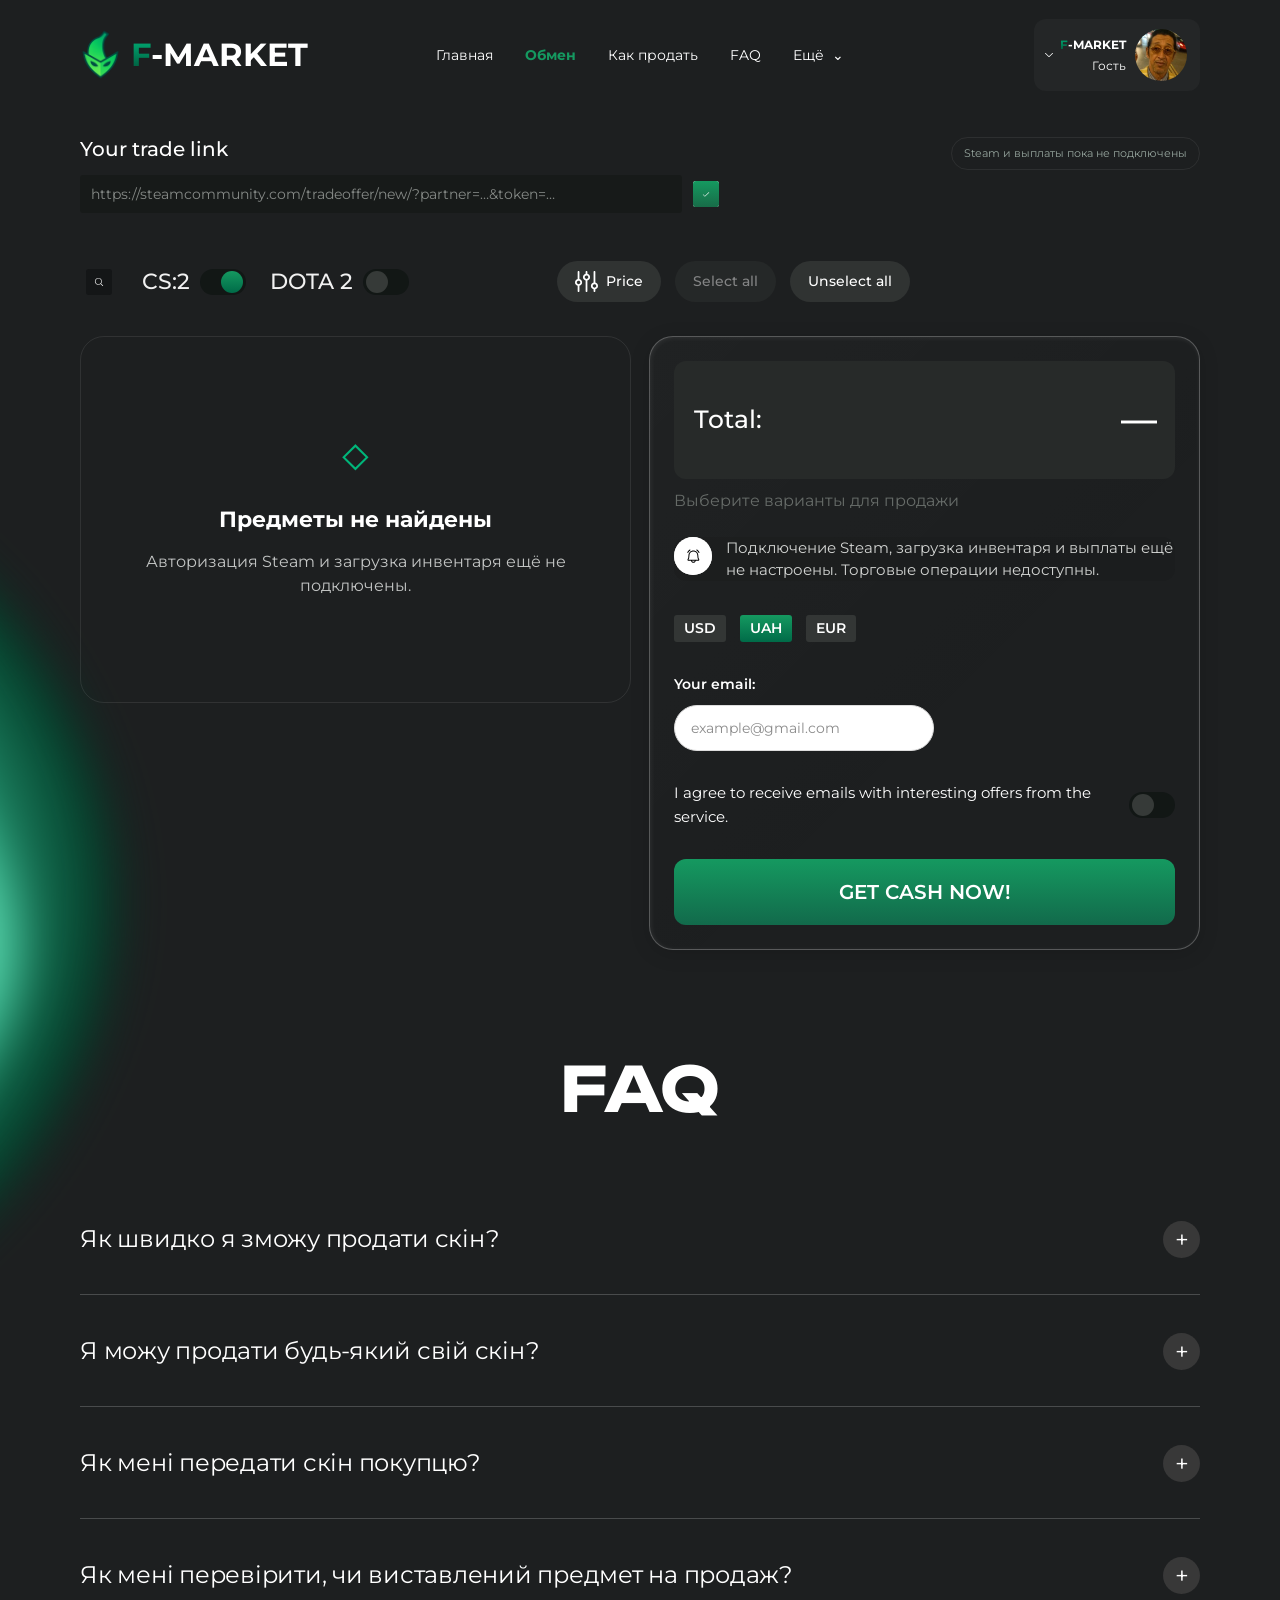
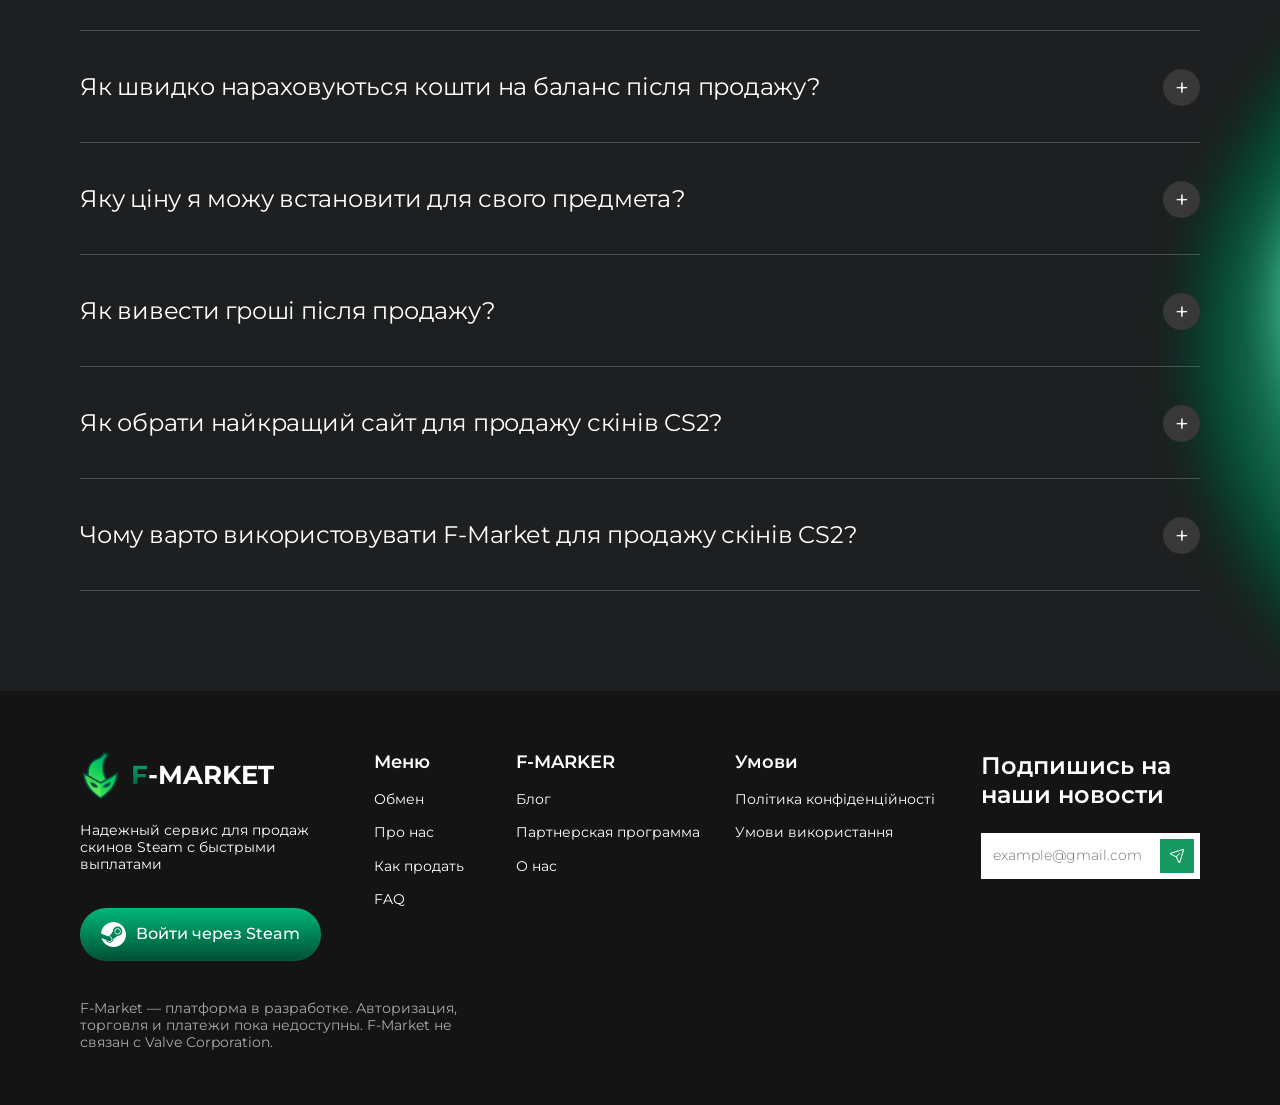
==== change-page.html @ 4674c10a "aaa2" ====
<!doctype html>
<html lang="ru">
  <head>
    <meta charset="UTF-8" />
    <meta name="viewport" content="width=device-width, initial-scale=1.0" />
    <meta name="theme-color" content="#1d1f20" />
    <meta
      name="description"
      content="F-Market — продажа игровых скинов. Узнайте, как обменять предметы Steam и получить выплату."
    />
    <title>F-Market — обмен скинов</title>
    <link rel="icon" href="./images/58825.png" />
    <link rel="stylesheet" href="./css/fonts.css" />
    <link rel="stylesheet" href="./css/main.css" />
    <link rel="stylesheet" href="./css/navigation-pages.css">
    <link rel="stylesheet" href="./css/change-page.css">
    <script src="./js/main.js" defer></script>
    <script src="./js/change-preview.js" defer></script>
    <script src="./js/change-page.js" defer></script>
  </head>
  <body class="exchange-page" data-menu-breakpoint="440">
    <a class="skip-link" href="#main">Перейти к содержимому</a>
    <div class="wrapper" id="top">
      <header class="header">
        <div class="container header__inner">
          <a class="logo" href="./index.html" aria-label="F-Market — главная">
            <span class="logo__art">
              <img
                src="./images/58825.webp"
                class=""
                alt=""
                width="1024"
                height="1024"
              />
            </span>
            <span> <span class="green-text">F</span>-MARKET</span>
          </a>
          <nav class="nav" id="navigation" aria-label="Основная навигация">
            <div class="nav__intro"><span class="nav__eyebrow">F-MARKET / CS2</span><h2>Твои скины.<br><span>Твои возможности.</span></h2><p>Всё о продаже — в одном месте.</p></div>
            <div class="nav__links"><a href="./index.html"><span class="nav__icon" aria-hidden="true">⌂</span><span>Главная<small>Знакомство с F-Market</small></span><span class="nav__arrow" aria-hidden="true">↗</span></a><a class="nav__active" aria-current="page" href="./change-page.html"><span class="nav__icon" aria-hidden="true">⇄</span><span>Обмен<small>Выбор предметов и расчёт</small></span><span class="nav__arrow" aria-hidden="true">↗</span></a><a href="./index.html#how"><span class="nav__icon" aria-hidden="true">≋</span><span>Как продать<small>Четыре простых шага</small></span><span class="nav__arrow" aria-hidden="true">↗</span></a><a href="#faq"><span class="nav__icon" aria-hidden="true">?</span><span>FAQ<small>Вопросы и ответы</small></span><span class="nav__arrow" aria-hidden="true">↗</span></a><details class="nav__future"><summary>Ещё <span aria-hidden="true">⌄</span></summary><div class="nav__future-list"><button type="button" data-info="Каталог" data-planned-route="market.html"><span>Каталог</span><small>Скоро</small></button><button type="button" data-info="Инвентарь" data-planned-route="inventory.html"><span>Инвентарь</span><small>Скоро</small></button><button type="button" data-info="Профиль" data-planned-route="profile.html"><span>Профиль</span><small>Скоро</small></button><button type="button" data-info="Баланс" data-planned-route="wallet.html"><span>Баланс</span><small>Скоро</small></button><button type="button" data-info="История сделок" data-planned-route="orders.html"><span>История сделок</span><small>Скоро</small></button><button type="button" data-info="Поддержка" data-planned-route="support.html"><span>Поддержка</span><small>Скоро</small></button></div></details></div>
            <div class="nav__bottom"><button class="button" data-auth><img src="./images/f2a6f.svg" width="24" height="24" alt="">Войти через Steam <span aria-hidden="true">↗</span></button><p>Подключение Steam пока недоступно</p></div>
          </nav>
          <div class="nav-backdrop" aria-hidden="true"></div>
          <div class="header__actions">
            <div class="profile">
              <button
                class="profile__button"
                aria-expanded="false"
                aria-controls="profile-menu"
              >
                <img src="./images/b1a36.svg" class="profile__chevron" alt="" />
                <span class="profile__text">
                  <strong> <span class="green-text">F</span>-MARKET</strong>
                  <span>Гость</span>
                </span>
                <img
                  src="./images/27f30.webp"
                  class="profile__avatar"
                  alt="Аватар профиля"
                  width="52"
                  height="52"
                />
              </button>
              <div class="profile__menu" id="profile-menu" hidden>
                <p>Вы ещё не вошли в аккаунт</p>
                <button data-auth>Войти через Steam</button>
              </div>
            </div>
            <button
              class="menu-toggle"
              aria-expanded="false"
              aria-controls="navigation"
              aria-label="Открыть меню"
            >
              <span> </span>
              <span> </span>
            </button>
          </div>
        </div>
      </header>
      <main id="main">
        <section class="exchange container" aria-labelledby="exchange-title">
          <h1 class="sr-only" id="exchange-title">Обмен и продажа скинов</h1>
          <div class="exchange__top">
            <form class="trade-link" novalidate>
              <label for="trade-url">Your trade link</label>
              <div class="trade-link__field">
                <input id="trade-url" name="trade-url" type="url" placeholder="https://steamcommunity.com/tradeoffer/new/?partner=…&amp;token=…" autocomplete="off" spellcheck="false" aria-describedby="trade-url-status" required>
                <button type="submit" aria-label="Проверить Trade URL"><img src="./images/exchange/8ba7e.svg" width="37" height="37" alt="" aria-hidden="true"></button>
              </div>
              <p id="trade-url-status" class="field-status" role="status"></p>
            </form>
            <p class="exchange__preview" id="preview-label">Предпросмотр · данные из макета</p>
          </div>
          <div class="exchange__toolbar">
            <div class="exchange__games" role="group" aria-label="Игра">
              <button class="search-toggle" type="button" aria-label="Поиск предметов" aria-controls="inventory-search" aria-expanded="false"><img src="./images/exchange/6e697.svg" width="38" height="38" alt="" aria-hidden="true"></button>
              <button class="game-switch" data-game="cs2" type="button" aria-pressed="true">CS:2 <span class="switch-track" aria-hidden="true"></span></button>
              <button class="game-switch" data-game="dota2" type="button" aria-pressed="false">DOTA 2 <span class="switch-track" aria-hidden="true"></span></button>
            </div>
            <div class="exchange__actions">
              <button class="filter-button" id="sort-price" type="button" aria-label="Цена: по возрастанию"><img src="./images/exchange/4e868.svg" width="23" height="21" alt="" aria-hidden="true"><span>Price</span></button>
              <button class="filter-button" id="select-all" type="button">Select all</button>
              <button class="filter-button" id="unselect-all" type="button">Unselect all</button>
            </div>
          </div>
          <div class="inventory-search" id="inventory-search" hidden>
            <label class="sr-only" for="skin-search">Название предмета</label>
            <input id="skin-search" type="search" placeholder="Поиск по названию скина…" autocomplete="off">
            <span id="search-count" role="status"></span>
          </div>
          <div class="exchange__layout">
            <div class="inventory" aria-label="Инвентарь">
              <div class="inventory__grid" id="inventory-grid"></div>
              <div class="inventory__empty" id="inventory-empty" hidden><span aria-hidden="true">◇</span><h2>Предметы не найдены</h2><p id="inventory-message"></p><button class="button" type="button" id="reset-filters">Сбросить фильтры</button></div>
              <noscript><p class="inventory__noscript">Для выбора предметов включите JavaScript. Обмены пока не подключены.</p></noscript>
            </div>
            <form class="payout" id="payout-form" aria-label="Расчёт выплаты" novalidate>
              <div class="payout__total"><span>Total:</span><output id="total-amount" aria-live="polite">—</output></div>
              <p class="payout__caption">Выберите варианты для продажи</p>
              <div class="payout__notice"><span class="payout__notice-icon" aria-hidden="true"><img src="./images/exchange/99b20.svg" width="38" height="38" alt="" aria-hidden="true"></span><p>Это предпросмотр обмена. Предметы и суммы взяты из макета. Реальные обмены и выплаты пока недоступны.</p></div>
              <fieldset class="payout__methods"><legend class="sr-only">Способ выплаты — варианты из макета</legend><label class="payment-method"><input type="radio" name="payment" value="design-1" aria-label="Вариант из макета 1" ><span class="payment-method__tile"><img src="./images/exchange/dc2da.png" width="100" height="60" alt="Skins Cash — образец из макета"></span></label>
<label class="payment-method"><input type="radio" name="payment" value="design-2" aria-label="Вариант из макета 2" ><span class="payment-method__tile"><img src="./images/exchange/dc2da.png" width="100" height="60" alt="Skins Cash — образец из макета"></span></label>
<label class="payment-method"><input type="radio" name="payment" value="design-3" aria-label="Вариант из макета 3" ><span class="payment-method__tile"><img src="./images/exchange/dc2da.png" width="100" height="60" alt="Skins Cash — образец из макета"></span></label>
<label class="payment-method"><input type="radio" name="payment" value="design-4" aria-label="Вариант из макета 4" ><span class="payment-method__tile"><img src="./images/exchange/dc2da.png" width="100" height="60" alt="Skins Cash — образец из макета"></span></label>
<label class="payment-method"><input type="radio" name="payment" value="design-5" aria-label="Вариант из макета 5" ><span class="payment-method__tile"><img src="./images/exchange/dc2da.png" width="100" height="60" alt="Skins Cash — образец из макета"></span></label>
<label class="payment-method"><input type="radio" name="payment" value="design-6" aria-label="Вариант из макета 6" checked><span class="payment-method__tile"><img src="./images/exchange/dc2da.png" width="100" height="60" alt="Skins Cash — образец из макета"></span></label>
<label class="payment-method"><input type="radio" name="payment" value="design-7" aria-label="Вариант из макета 7" ><span class="payment-method__tile"><img src="./images/exchange/dc2da.png" width="100" height="60" alt="Skins Cash — образец из макета"></span></label>
<label class="payment-method"><input type="radio" name="payment" value="design-8" aria-label="Вариант из макета 8" ><span class="payment-method__tile"><img src="./images/exchange/dc2da.png" width="100" height="60" alt="Skins Cash — образец из макета"></span></label>
<label class="payment-method"><input type="radio" name="payment" value="design-9" aria-label="Вариант из макета 9" ><span class="payment-method__tile"><img src="./images/exchange/dc2da.png" width="100" height="60" alt="Skins Cash — образец из макета"></span></label>
<label class="payment-method"><input type="radio" name="payment" value="design-10" aria-label="Вариант из макета 10" ><span class="payment-method__tile"><img src="./images/exchange/dc2da.png" width="100" height="60" alt="Skins Cash — образец из макета"></span></label>
<label class="payment-method"><input type="radio" name="payment" value="design-11" aria-label="Вариант из макета 11" ><span class="payment-method__tile"><img src="./images/exchange/dc2da.png" width="100" height="60" alt="Skins Cash — образец из макета"></span></label>
<label class="payment-method"><input type="radio" name="payment" value="design-12" aria-label="Вариант из макета 12" ><span class="payment-method__tile"><img src="./images/exchange/dc2da.png" width="100" height="60" alt="Skins Cash — образец из макета"></span></label></fieldset>
              <fieldset class="payout__currency"><legend class="sr-only">Валюта выплаты</legend><label><input type="radio" name="currency" value="USD"><span>USD</span></label><label><input type="radio" name="currency" value="UAH" checked><span>UAH</span></label><label><input type="radio" name="currency" value="EUR"><span>EUR</span></label></fieldset>
              <p class="field-status" id="currency-status" role="status"></p>
              <div class="payout__email"><label for="payout-email">Your email:</label><input id="payout-email" name="email" type="email" autocomplete="email" placeholder="example@gmail.com" required aria-describedby="payout-status"></div>
              <dl class="payout__breakdown"><div><dt>Depositing offer:</dt><dd id="deposit-amount">0₴</dd></div><div><dt>Комиссия в макете (0%)</dt><dd>Тестовый расчёт</dd></div><div><dt>Total payout:</dt><dd><output id="payout-amount">—</output></dd></div></dl>
              <label class="payout__consent"><span>I agree to receive emails with interesting offers from the service.</span><input name="marketing" type="checkbox" role="switch"><span class="switch-track" aria-hidden="true"></span></label>
              <p class="field-status" id="payout-status" role="status"></p>
              <button class="payout__submit" type="submit">GET CASH NOW!</button>
            </form>
          </div>
          <p class="sr-only" id="selection-status" role="status"></p>
          <a class="exchange__mobile-total" href="#payout-form"><span>Выбрано: <b id="mobile-count">0</b></span><span id="mobile-amount">—</span><span aria-hidden="true">↓</span></a>
        </section>

        <section class="faq container" id="faq" aria-labelledby="faq-title">
          <h2 class="section-title reveal" id="faq-title">FAQ</h2>
          <div class="faq__list">
            <details class="faq__item reveal">
              <summary>
                <span lang="uk">Як швидко я зможу продати скін?</span>
                <span class="faq__icon" aria-hidden="true">
                  <img src="./images/d3c8e.svg" class="" alt="" />
                  <span>+</span>
                </span>
                <span class="faq__line" aria-hidden="true">
                  <img src="./images/d8776.svg" alt="" />
                </span>
              </summary>
              <div class="faq__answer" lang="uk">
                <p>
                  Оберіть доступні предмети, перевірте пропозицію та підтвердьте
                  обмін у Steam. Час завершення залежить від доступності
                  предметів і обмежень Steam.
                </p>
              </div>
            </details>
            <details class="faq__item reveal">
              <summary>
                <span lang="uk">Я можу продати будь-який свій скін?</span>
                <span class="faq__icon" aria-hidden="true">
                  <img src="./images/d3c8e.svg" class="" alt="" />
                  <span>+</span>
                </span>
                <span class="faq__line" aria-hidden="true">
                  <img src="./images/d8776.svg" alt="" />
                </span>
              </summary>
              <div class="faq__answer" lang="uk">
                <p>
                  Для продажу доступні предмети, які можна передавати через
                  Steam. Предмети з блокуванням обміну стануть доступними після
                  завершення обмеження.
                </p>
              </div>
            </details>
            <details class="faq__item reveal">
              <summary>
                <span lang="uk">Як мені передати скін покупцю?</span>
                <span class="faq__icon" aria-hidden="true">
                  <img src="./images/d3c8e.svg" class="" alt="" />
                  <span>+</span>
                </span>
                <span class="faq__line" aria-hidden="true">
                  <img src="./images/d8776.svg" alt="" />
                </span>
              </summary>
              <div class="faq__answer" lang="uk">
                <p>
                  Після вибору предметів ви отримаєте пропозицію обміну. Уважно
                  перевірте її в Steam і підтвердьте передачу у своєму акаунті.
                </p>
              </div>
            </details>
            <details class="faq__item reveal">
              <summary>
                <span lang="uk"
                  >Як мені перевірити, чи виставлений предмет на продаж?</span
                >
                <span class="faq__icon" aria-hidden="true">
                  <img src="./images/d3c8e.svg" class="" alt="" />
                  <span>+</span>
                </span>
                <span class="faq__line" aria-hidden="true">
                  <img src="./images/d8776.svg" alt="" />
                </span>
              </summary>
              <div class="faq__answer" lang="uk">
                <p>
                  Статус предметів і операцій можна перевірити у своєму
                  особистому кабінеті після авторизації.
                </p>
              </div>
            </details>
            <details class="faq__item reveal">
              <summary>
                <span lang="uk"
                  >Як швидко нараховуються кошти на баланс після продажу?</span
                >
                <span class="faq__icon" aria-hidden="true">
                  <img src="./images/d3c8e.svg" class="" alt="" />
                  <span>+</span>
                </span>
                <span class="faq__line" aria-hidden="true">
                  <img src="./images/d8776.svg" alt="" />
                </span>
              </summary>
              <div class="faq__answer" lang="uk">
                <p>
                  Термін зарахування залежить від статусу обміну та обмежень
                  Steam. Перевірте умови й очікувану дату перед підтвердженням
                  операції.
                </p>
              </div>
            </details>
            <details class="faq__item reveal">
              <summary>
                <span lang="uk"
                  >Яку ціну я можу встановити для свого предмета?</span
                >
                <span class="faq__icon" aria-hidden="true">
                  <img src="./images/d3c8e.svg" class="" alt="" />
                  <span>+</span>
                </span>
                <span class="faq__line" aria-hidden="true">
                  <img src="./images/d8776.svg" alt="" />
                </span>
              </summary>
              <div class="faq__answer" lang="uk">
                <p>
                  Перед підтвердженням продажу ви побачите актуальну оцінку
                  предмета та підсумкову суму пропозиції.
                </p>
              </div>
            </details>
            <details class="faq__item reveal">
              <summary>
                <span lang="uk">Як вивести гроші після продажу?</span>
                <span class="faq__icon" aria-hidden="true">
                  <img src="./images/d3c8e.svg" class="" alt="" />
                  <span>+</span>
                </span>
                <span class="faq__line" aria-hidden="true">
                  <img src="./images/d8776.svg" alt="" />
                </span>
              </summary>
              <div class="faq__answer" lang="uk">
                <p>
                  Оберіть доступний платіжний метод, заповніть реквізити й
                  перевірте підсумкову суму перед підтвердженням виплати.
                </p>
              </div>
            </details>
            <details class="faq__item reveal">
              <summary>
                <span lang="uk"
                  >Як обрати найкращий сайт для продажу скінів CS2?</span
                >
                <span class="faq__icon" aria-hidden="true">
                  <img src="./images/d3c8e.svg" class="" alt="" />
                  <span>+</span>
                </span>
                <span class="faq__line" aria-hidden="true">
                  <img src="./images/d8776.svg" alt="" />
                </span>
              </summary>
              <div class="faq__answer" lang="uk">
                <p>
                  Порівнюйте прозорість умов, доступні методи виплат, комісії,
                  підтримку та відгуки користувачів.
                </p>
              </div>
            </details>
            <details class="faq__item reveal">
              <summary>
                <span lang="uk"
                  >Чому варто використовувати F-Market для продажу скінів
                  CS2?</span
                >
                <span class="faq__icon" aria-hidden="true">
                  <img src="./images/d3c8e.svg" class="" alt="" />
                  <span>+</span>
                </span>
                <span class="faq__line" aria-hidden="true">
                  <img src="./images/d8776.svg" alt="" />
                </span>
              </summary>
              <div class="faq__answer" lang="uk">
                <p>
                  Порівняйте пропозиції сервісів, умови обміну й підсумкову суму
                  виплати, щоб обрати відповідний для себе варіант.
                </p>
              </div>
            </details>
          </div>
        </section>
      </main>
      <footer class="footer">
        <div class="container">
          <div class="footer__grid">
            <div class="footer__brand">
              <a class="logo" href="./index.html" aria-label="F-Market — главная">
                <span class="logo__art">
                  <img
                    src="./images/58825.webp"
                    class=""
                    alt=""
                    width="1024"
                    height="1024"
                  />
                </span>
                <span> <span class="green-text">F</span>-MARKET</span>
              </a>
              <p>
                Надежный сервис для продаж скинов Steam с быстрыми выплатами
              </p>
              <button class="button button--pill" data-auth>
                <img src="./images/f2a6f.svg" class="steam-icon" alt="" />
                <span>Войти через Steam</span>
              </button>
            </div>
            <div class="footer__links">
              <h2>Меню</h2>
              <a href="./change-page.html" aria-current="page">Обмен</a>
              <a href="./index.html#about">Про нас</a>
              <a href="./index.html#how">Как продать</a>
              <a href="#faq">FAQ</a>
            </div>
            <div class="footer__links">
              <h2>F-MARKER</h2>
              <button data-info="Блог">Блог</button>
              <button data-info="Партнерская программа">
                Партнерская программа
              </button>
              <a href="./index.html#about">О нас</a>
            </div>
            <div class="footer__links">
              <h2>Умови</h2>
              <button data-info="Політика конфіденційності" lang="uk">
                Політика конфіденційності
              </button>
              <button data-info="Умови використання" lang="uk">
                Умови використання
              </button>
            </div>
            <div class="newsletter">
              <h2>Подпишись на наши новости</h2>
              <form class="newsletter__form">
                <label class="sr-only" for="newsletter-email">Ваш email</label>
                <input
                  id="newsletter-email"
                  type="email"
                  name="email"
                  placeholder="example@gmail.com"
                  autocomplete="email"
                  required
                />
                <button aria-label="Подписаться">
                  <img src="./images/929ec.svg" class="" alt="" />
                </button>
              </form>
              <p class="newsletter__status" role="status"></p>
            </div>
          </div>
          <p class="footer__legal">
            F-Market — платформа в разработке. Авторизация, торговля и платежи пока недоступны. F-Market не связан с Valve Corporation.
          </p>
        </div>
      </footer>
    </div>
    <dialog class="dialog" id="info-dialog" aria-labelledby="dialog-title">
      <button class="dialog__close" aria-label="Закрыть">×</button>
      <h2 id="dialog-title"></h2>
      <p id="dialog-description"></p>
      <button class="button dialog__ok">Понятно</button>
    </dialog>
  </body>
</html>
---- css/fonts.css ----
@font-face {
  font-family: 'Montserrat';
  font-style: normal;
  font-weight: 300;
  font-display: swap;
  src: url(../fonts/font-1.ttf) format('truetype');
}
@font-face {
  font-family: 'Montserrat';
  font-style: normal;
  font-weight: 400;
  font-display: swap;
  src: url(../fonts/font-2.ttf) format('truetype');
}
@font-face {
  font-family: 'Montserrat';
  font-style: normal;
  font-weight: 500;
  font-display: swap;
  src: url(../fonts/font-3.ttf) format('truetype');
}
@font-face {
  font-family: 'Montserrat';
  font-style: normal;
  font-weight: 600;
  font-display: swap;
  src: url(../fonts/font-4.ttf) format('truetype');
}
@font-face {
  font-family: 'Montserrat';
  font-style: normal;
  font-weight: 700;
  font-display: swap;
  src: url(../fonts/font-5.ttf) format('truetype');
}
@font-face {
  font-family: 'Unbounded';
  font-style: normal;
  font-weight: 500;
  font-display: swap;
  src: url(../fonts/font-6.ttf) format('truetype');
}
@font-face {
  font-family: 'Unbounded';
  font-style: normal;
  font-weight: 600;
  font-display: swap;
  src: url(../fonts/font-7.ttf) format('truetype');
}
@font-face {
  font-family: 'Unbounded';
  font-style: normal;
  font-weight: 700;
  font-display: swap;
  src: url(../fonts/font-8.ttf) format('truetype');
}
---- css/main.css ----
*,
*::before,
*::after {
  -webkit-box-sizing: border-box;
          box-sizing: border-box;
}

html {
  -webkit-text-size-adjust: 100%;
  -moz-text-size-adjust: 100%;
   -ms-text-size-adjust: 100%;
       text-size-adjust: 100%;
}

body {
  min-height: 100vh;
  margin: 0;
  line-height: 1.5;
}

h1,
h2,
h3,
h4,
h5,
h6,
p,
figure,
blockquote,
dl,
dd {
  margin: 0;
}

ul,
ol {
  margin: 0;
  padding: 0;
}

button,
input,
textarea,
select {
  font: inherit;
}

button {
  cursor: pointer;
}

textarea {
  resize: vertical;
}

img,
picture,
video,
canvas,
svg {
  display: block;
  max-width: 100%;
}

img,
video {
  height: auto;
}

table {
  border-collapse: collapse;
  border-spacing: 0;
}

.input-reset {
  border: none;
  outline: none;
  padding: 0;
  margin: 0;
}

.btn-reset {
  border: none;
  outline: none;
  padding: 0;
  margin: 0;
  background: none;
}

.list-reset {
  list-style: none;
  padding: 0;
  margin: 0;
}

body {
  padding: 0;
  margin: 0;
}

.flex {
  display: -webkit-box;
  display: -ms-flexbox;
  display: flex;
}

.grid {
  display: -ms-grid;
  display: grid;
}
:root {
  color-scheme:dark;
  --bg:#1d1f20;
  --green:#00b67a;
  --muted:#c3c5c4;
  --ease:cubic-bezier(.22,1,.36,1);
  --gradient:linear-gradient(180deg,#00b67a,#005036)
}
html {
  scroll-behavior:smooth;
  scroll-padding-top:110px
}
body {
  font-family:'Montserrat',sans-serif;
  background:var(--bg);
  color:#fff;
  font-size:16px;
  line-height:1.5
}
button,input {
  font:inherit
}
button,a {
  -webkit-tap-highlight-color:transparent
}
button {
  color:inherit
}
a {
  color:inherit;
  text-decoration:none
}
button {
  border:0
}
button:disabled {
  cursor:default
}
a,button,input {
  outline-offset:5px
}
a:focus-visible,button:focus-visible,input:focus-visible,summary:focus-visible {
  outline:2px solid #37e5a3
}
button {
  cursor:pointer
}
img {
  user-select:none
}
.wrapper {
  overflow:hidden
}
.container {
  width:87.5%;
  max-width:1680px;
  margin-inline:auto
}
.green-text {
  background:var(--gradient);
  background-clip:text;
  -webkit-text-fill-color:transparent
}
.sr-only {
  position:absolute;
  width:1px;
  height:1px;
  overflow:hidden;
  clip-path:inset(50%);
  white-space:nowrap
}
.skip-link {
  position:fixed;
  z-index:100;
  left:20px;
  top:10px;
  padding:12px;
  background:#006d49;
  transform:translateY(-160%)
}
.skip-link:focus {
  transform:none
}
.button {
  display:inline-flex;
  align-items:center;
  justify-content:center;
  gap:10px;
  min-height:51px;
  padding:14px 30px;
  border-radius:12px;
  background:var(--gradient);
  font-weight:500;
  line-height:1.3;
  position:relative;
  isolation:isolate;
  transition:transform .4s var(--ease),box-shadow .4s var(--ease),filter .4s;
  box-shadow:0 0 0 1px #ffffff08 inset
}
.button:hover {
  transform:translateY(-3px);
  box-shadow:0 10px 32px #00b67a22;
  filter:brightness(1.12)
}
.button:active {
  transform:translateY(0)
}
.button--pill {
  border-radius:100px
}
.button--square {
  border-radius:4px;
  min-width:240px;
  font-size:18px
}
.steam-icon {
  flex:none
}
.header {
  position:relative;
  z-index:10;
  padding:19px 0
}
.header__inner {
  display:flex;
  align-items:center;
  justify-content:space-between;
  min-height:71px;
  gap:32px
}
.logo {
  display:inline-flex;
  align-items:center;
  gap:10px;
  font-size:32px;
  font-weight:700;
  line-height:1.2;
  white-space:nowrap
}
.logo__art {
  display:block;
  position:relative;
  width:41px;
  height:50px;
  overflow:hidden;
  flex:none
}
.logo__art img {
  position:absolute;
  width:146.7%;
  height:121.33%;
  max-width:none;
  left:-23.35%;
  top:-10.66%
}
.nav {
  display:flex;
  gap:40px;
  align-items:center;
  position:absolute;
  left:50%;
  transform:translateX(-50%);
  font-size:14px
}
.nav a {
  position:relative;
  transition:color .25s
}
.nav a:after {
  content:'';
  position:absolute;
  bottom:-8px;
  left:0;
  width:100%;
  height:1px;
  background:var(--green);
  transform:scaleX(0);
  transform-origin:left;
  transition:transform .4s var(--ease)
}
.nav a:hover {
  color:var(--green)
}
.nav a:hover:after {
  transform:scaleX(1)
}
.nav__active {
  color:#159960;
  font-weight:700
}
.header__actions {
  display:flex;
  align-items:center;
  gap:16px
}
.profile {
  position:relative
}
.profile__button {
  background:#ffffff08;
  border-radius:12px;
  padding:10px 13px;
  display:flex;
  gap:9px;
  align-items:center;
  min-height:71px
}
.profile__text {
  display:flex;
  flex-direction:column;
  align-items:flex-end;
  font-size:12px;
  gap:3px
}
.profile__avatar {
  width:52px;
  height:52px;
  border-radius:50%;
  object-fit:cover
}
.profile__chevron {
  transform:rotate(90deg);
  transition:transform .3s
}
.profile__button[aria-expanded=true] .profile__chevron {
  transform:rotate(-90deg)
}
.profile__menu {
  position:absolute;
  right:0;
  top:calc(100% + 12px);
  width:220px;
  border:1px solid #ffffff1a;
  border-radius:14px;
  padding:18px;
  background:#282b2a;
  box-shadow:0 20px 50px #0005;
  font-size:13px
}
.profile__menu p {
  color:var(--muted);
  margin-bottom:10px
}
.profile__menu button {
  padding:0;
  background:none;
  color:var(--green)
}
.menu-toggle {
  display:none
}
.hero {
  position:relative;
  padding-top:29px
}
.hero__inner {
  position:relative
}
.hero__copy {
  text-align:center;
  position:relative;
  z-index:1
}
.trust {
  display:flex;
  align-items:center;
  flex-direction:column;
  gap:12px
}
.trust p {
  font-size:12px;
  font-weight:500
}
.hero h1 {
  font-size:clamp(30px,3.2292vw,62px);
  font-weight:700;
  line-height:1.226;
  max-width:1080px;
  margin:20px auto 34px;
  text-shadow:0 4px 16px #0004
}
.hero__cta {
  font-family:'Unbounded',sans-serif;
  font-size:16px;
  min-width:276px;
  min-height:53px
}
.hero__art {
  width:min(68.63%,1153px);
  margin:14px auto 0;
  position:relative;
  animation:hero-arrive 1.3s var(--ease) both
}
.hero__glow {
  position:absolute;
  left:50%;
  top:-829px;
  width:2448px;
  height:2448px;
  transform:translateX(-50%);
  pointer-events:none
}
.hero__glow img {
  max-width:none
}
.payments {
  display:flex;
  align-items:center;
  justify-content:space-between;
  gap:20px;
  margin-top:58px
}
.payments img {
  width:5.84%;
  height:auto;
  object-fit:contain;
  opacity:.9;
  transition:opacity .3s
}
.payments img:hover {
  opacity:1
}
.section-title {
  font-family:'Unbounded',sans-serif;
  font-weight:600;
  font-size:clamp(30px,3.2292vw,62px);
  line-height:1.25;
  text-align:center
}
.how {
  margin-top:100px
}
.steps {
  list-style:none;
  display:grid;
  grid-template-columns:repeat(4,minmax(0,1fr));
  gap:34px;
  margin-top:60px
}
.step {
  position:relative;
  text-align:center;
  padding:0 15px
}
.step__number {
  position:absolute;
  left:0;
  top:7px;
  display:grid;
  place-items:center;
  width:33px;
  height:33px;
  border-radius:50%;
  background:linear-gradient(#159960,#073320);
  font-weight:600
}
.step__visual {
  height:159px;
  display:flex;
  align-items:flex-end;
  justify-content:center;
  margin-bottom:12px
}
.step__crop {
  position:relative;
  overflow:hidden;
  flex:none
}
.step__crop img {
  position:absolute;
  max-width:none
}
.step__crop--1 {
  width:260px;
  height:103px;
  margin-bottom:8px
}
.step__crop--1 img {
  width:112.53%;
  height:188.24%;
  left:0;
  top:-40.63%
}
.step__crop--2 {
  width:204px;
  height:128px
}
.step__crop--2 img {
  width:111.63%;
  height:118.52%;
  left:-1.6%;
  top:-9.49%
}
.step__crop--3 {
  width:174px;
  height:133px
}
.step__crop--3 img {
  width:132.3%;
  height:114.93%;
  left:0;
  top:-8.53%
}
.step__crop--4 {
  width:153px;
  height:159px
}
.step__crop--4 img {
  width:100%;
  height:144.77%;
  left:0;
  top:-16.59%
}
.step h3 {
  font-weight:600;
  font-size:20px;
  line-height:1.2;
  margin-bottom:12px
}
.step p {
  font-size:16px;
  line-height:1.25;
  max-width:325px;
  margin:auto
}
.stats {
  display:grid;
  grid-template-columns:1fr 1fr;
  gap:20px;
  margin-top:226px
}
.stats__column {
  display:flex;
  flex-direction:column;
  gap:20px
}
.stat {
  position:relative;
  background:#ffffff14;
  border-radius:24px;
  container-type:inline-size;
  transition:background .4s var(--ease)
}
.stat:hover {
  background:#ffffff1b
}
.stat--sold,.stat--years {
  aspect-ratio:830/621
}
.stat--rating,.stat--reviews {
  aspect-ratio:830/740
}
.stat--years,.stat--reviews {
  overflow:hidden
}
.stat__copy {
  position:absolute;
  left:5.3%;
  top:2.7%
}
.stat__value {
  font-size:8.675cqw;
  line-height:1.468;
  font-weight:700;
  white-space:nowrap
}
.stat h2 {
  font-size:2.89cqw;
  line-height:1.468;
  font-weight:500;
  margin-top:.72cqw
}
.stat__arrow {
  position:absolute;
  right:5.3%;
  top:11.75%;
  width:80px;
  height:80px;
  transform:scale(1);
  transform-origin:right top;
  transition:translate .4s var(--ease)
}
.stat__arrow:hover {
  translate:3px -3px
}
.stat--sold .stat__copy {
  top:69.24%
}
.stat--sold .stat__arrow {
  top:80%
}
.stat__sold-image {
  position:absolute;
  left:18.8%;
  top:-19.97%;
  width:62.53%;
  aspect-ratio:519/490;
  overflow:hidden
}
.stat__sold-image img {
  position:absolute;
  max-width:none;
  width:110.53%;
  height:117.19%;
  left:-5.68%;
  top:-4.69%
}
.stat__rating-image {
  position:absolute;
  width:84.58%;
  aspect-ratio:702/415;
  left:5.3%;
  top:39.46%;
  overflow:hidden;
  border-radius:12px;
  transform:scaleX(-1)
}
.stat__rating-image img {
  position:absolute;
  width:110.8%;
  height:188.17%;
  left:-5.4%;
  top:-43.49%;
  max-width:none
}
.stat__reviews-image {
  position:absolute;
  width:90.19%;
  height:93.43%;
  left:-1.31%;
  top:26.88%;
  display:flex;
  align-items:center;
  justify-content:center
}
.stat__reviews-image>div {
  width:83.93%;
  aspect-ratio:628.294/547.461;
  position:relative;
  overflow:hidden;
  transform:rotate(165deg) scaleY(-1);
  flex:none
}
.stat__reviews-image img {
  position:absolute;
  max-width:none;
  width:113.45%;
  height:130.2%;
  left:-4.97%;
  top:-13.76%
}
.stat__years-image {
  position:absolute;
  width:53.735%;
  left:24.22%;
  top:36.55%
}
.showcase {
  position:relative;
  aspect-ratio:1680/726.53;
  margin-top:219px
}
.showcase__screen {
  position:absolute;
  width:60.77%;
  aspect-ratio:1021/653;
  right:2.62%;
  top:0;
  border-radius:24px;
  box-shadow:0 4px 32px 3px #0004;
  display:grid;
  place-items:center;
  overflow:hidden
}
.showcase__screen-image {
  position:absolute;
  inset:0;
  overflow:hidden;
  border-radius:inherit
}
.showcase__screen-image img {
  position:absolute;
  max-width:none;
  width:190.19%;
  height:219.97%;
  left:-25.76%;
  top:-48.99%
}
.showcase__login {
  position:relative;
  text-align:center;
  z-index:2
}
.showcase__login h2 {
  font-size:clamp(16px,1.25vw,24px);
  font-weight:600;
  line-height:1.2
}
.showcase__login p {
  font-size:14px;
  margin:12px 0 30px
}
.showcase__characters {
  position:absolute;
  left:16.31%;
  top:47.21%;
  width:32.98%;
  z-index:3
}
.showcase__ring {
  position:absolute;
  filter:blur(20px);
  transform:rotate(172.21deg)
}
.showcase__ring--one {
  width:19.93%;
  left:6.5%;
  top:48.5%
}
.showcase__ring--two {
  width:9.47%;
  left:2.68%;
  top:46%
}
.showcase__glow {
  position:absolute;
  width:1194px;
  height:1194px;
  left:31.6%;
  top:-41.6%;
  pointer-events:none
}
.showcase__glow img {
  max-width:none
}
.features {
  position:relative;
  margin-top:100px
}
.features__inner {
  max-width:1306px;
  position:relative;
  z-index:1
}
.feature {
  display:grid;
  grid-template-columns:1fr 1fr;
  align-items:center;
  gap:70px;
  min-height:432px
}
.feature+.feature {
  margin-top:60px
}
.feature h2 {
  font-family:'Unbounded',sans-serif;
  font-size:clamp(28px,2.7083vw,52px);
  font-weight:700;
  line-height:1.25;
  text-transform:uppercase
}
.feature p {
  font-size:16px;
  font-weight:300;
  line-height:1.25;
  margin:24px 0 30px;
  max-width:445px
}
.feature--right .feature__copy {
  text-align:right
}
.feature--right h2 {
  max-width:592px;
  margin-left:auto
}
.feature:last-child h2 {
  max-width:525px;
  margin-left:auto
}
.feature--right p {
  margin-left:auto
}
.feature__visual {
  position:relative;
  overflow:hidden
}
.feature__visual--cash {
  aspect-ratio:615/401
}
.feature__visual--cash img {
  position:absolute;
  max-width:none;
  width:107.44%;
  height:165.1%;
  left:-4.58%;
  top:-30.79%
}
.feature__visual--fees {
  width:80.65%;
  margin-left:auto;
  aspect-ratio:496/488
}
.feature__visual--fees img {
  position:absolute;
  max-width:none;
  width:112.7%;
  height:114.55%;
  left:0;
  top:-3.89%
}
.feature__visual--prices {
  width:80.65%;
  margin-right:auto
}
.features__ring {
  position:absolute;
  max-width:none;
  filter:blur(20px);
  pointer-events:none
}
.features__ring--left {
  width:828px;
  left:-550px;
  top:-60px;
  transform:rotate(-45deg)
}
.features__ring--right {
  width:970px;
  right:-560px;
  top:530px;
  transform:rotate(135deg)
}
.register {
  margin-top:100px
}
.register__inner {
  position:relative;
  isolation:isolate;
  border-radius:32px;
  min-height:523px;
  display:flex;
  align-items:center;
  padding:60px 7.08%;
  background:var(--gradient);
  overflow:hidden;
  gap:30px
}
.register__texture {
  position:absolute;
  inset:0;
  z-index:-1;
  opacity:.5;
  overflow:hidden
}
.register__texture img {
  position:absolute;
  width:100%;
  height:180.69%;
  top:-9.75%;
  object-fit:cover;
  max-width:none
}
.register__copy {
  position:relative;
  z-index:1;
  flex:1
}
.register h2 {
  font-size:clamp(30px,3.2292vw,62px);
  font-weight:700;
  line-height:1.226;
  margin-bottom:37px
}
.register .button {
  font-size:24px;
  padding:18px 32px
}
.register__art {
  width:26.21%;
  flex:none
}
.faq {
  margin-top:100px;
  margin-bottom:100px
}
.faq__list {
  margin-top:80px
}
.faq__item {
  position:relative;
  margin-top:24px;
  padding-bottom:24px
}
.faq__item:first-child {
  margin-top:0
}
.faq summary {
  display:flex;
  align-items:center;
  justify-content:space-between;
  gap:30px;
  min-height:64px;
  cursor:pointer;
  list-style:none;
  font-size:24px;
  letter-spacing:-.25px;
  transition:color .3s
}
.faq summary::-webkit-details-marker {
  display:none
}
.faq summary:hover {
  color:#3ddb9f
}
.faq__icon {
  position:relative;
  flex:none;
  width:37px;
  height:37px;
  display:grid;
  place-items:center
}
.faq__icon img {
  position:absolute;
  inset:0
}
.faq__icon>span {
  position:relative;
  line-height:17px;
  font-size:24px;
  transition:transform .35s var(--ease)
}
.faq__item[open] .faq__icon>span {
  transform:rotate(45deg)
}
.faq__answer {
  max-width:900px;
  color:var(--muted);
  padding:16px 65px 8px 0;
  font-size:16px;
  line-height:1.7;
  animation:answer-in .35s var(--ease)
}
.faq__line {
  position:absolute;
  bottom:0;
  left:0;
  width:100%;
  height:1px;
  overflow:hidden
}
.faq__line img {
  max-width:none
}
.footer {
  background:#141414;
  padding:60px 0 54px
}
.footer__grid {
  display:grid;
  grid-template-columns:1.9fr .65fr 1fr 1.3fr 1.25fr;
  gap:40px;
  align-items:start
}
.footer__brand>p {
  max-width:236px;
  font-size:14px;
  line-height:1.22;
  margin:14px 0 35px
}
.footer__brand .button {
  padding-inline:21px;
  white-space:nowrap
}
.footer__links {
  display:flex;
  flex-direction:column;
  align-items:flex-start;
  gap:16px;
  font-size:14px;
  line-height:1.25
}
.footer__links h2 {
  font-size:18px;
  line-height:1.25;
  font-weight:600;
  margin-bottom:1px
}
.footer__links button {
  padding:0;
  text-align:left;
  background:none
}
.footer__links a,.footer__links button {
  transition:color .3s
}
.footer__links a:hover,.footer__links button:hover {
  color:var(--green)
}
.newsletter h2 {
  font-size:28px;
  line-height:1.22;
  font-weight:600;
  max-width:260px;
  margin-bottom:23px
}
.newsletter__form {
  display:flex;
  background:#fff;
  padding:6px;
  align-items:center;
  gap:6px;
  max-width:310px
}
.newsletter__form input {
  color:#000;
  background:#fff;
  min-width:0;
  width:100%;
  font-size:14px;
  font-weight:300;
  border:0;
  padding:5px 6px
}
.newsletter__form button {
  padding:0;
  background:none;
  flex:none
}
.newsletter__status {
  font-size:12px;
  line-height:1.5;
  margin-top:10px;
  color:var(--muted)
}
.footer__legal {
  font-size:14px;
  line-height:1.22;
  opacity:.63;
  max-width:405px;
  margin-top:39px
}
.dialog {
  border:1px solid #ffffff20;
  background:#252a28;
  color:#fff;
  border-radius:24px;
  padding:40px;
  width:min(480px,calc(100% - 32px));
  box-shadow:0 30px 100px #0008
}
.dialog::backdrop {
  background:#070d0bbf;
  backdrop-filter:blur(8px)
}
.dialog h2 {
  font-size:24px;
  margin-bottom:16px;
  line-height:1.3;
  padding-right:14px
}
.dialog p {
  color:var(--muted);
  margin-bottom:26px
}
.dialog__close {
  position:absolute;
  right:16px;
  top:10px;
  background:none;
  font-size:30px;
  width:32px;
  height:40px
}
.dialog[open] {
  animation:answer-in .3s var(--ease)
}
@keyframes hero-arrive {
  from {
    opacity:0;
    transform:translateY(20px)
  }
  to {
    opacity:1;
    transform:none
  }
}
@keyframes answer-in {
  from {
    opacity:0;
    transform:translateY(8px)
  }
  to {
    opacity:1;
    transform:none
  }
}
.motion .reveal {
  opacity:0;
  transform:translateY(24px);
  transition:opacity .85s var(--ease),transform .85s var(--ease)
}
.motion .reveal.is-visible {
  opacity:1;
  transform:none
}
.step:nth-child(2) {
  transition-delay:70ms
}
.step:nth-child(3) {
  transition-delay:140ms
}
.step:nth-child(4) {
  transition-delay:210ms
}
@media(min-width:1920px) {
  .hero__art {
    margin-top:14px
  }
  .hero__glow {
    top:-829px
  }
  .feature--left {
    min-height:488px
  }
  .feature:last-child {
    min-height:488px
  }
}
@media(max-width:1600px) {
  .footer__grid {
    gap:28px;
    grid-template-columns:1.4fr .6fr 1fr 1.15fr 1.15fr
  }
  .footer .logo {
    font-size:26px
  }
  .newsletter h2 {
    font-size:24px
  }
  .stat__arrow {
    transform:scale(.75)
  }
  .steps {
    gap:22px
  }
  .step {
    padding:0 4px
  }
  .step h3 {
    font-size:17px
  }
  .step p {
    font-size:14px
  }
  .hero__art {
    width:72%
  }
  .stats {
    margin-top:180px
  }
  .showcase {
    margin-top:160px
  }
  .register__inner {
    min-height:430px
  }
  .feature {
    gap:50px;
    min-height:380px
  }
  .feature+.feature {
    margin-top:40px
  }
  .feature h2 {
    font-size:clamp(28px,2.7083vw,52px)
  }
}
@media(max-width:1200px) {
  .container {
    width:90%
  }
  .nav {
    gap:24px
  }
  .logo {
    font-size:27px
  }
  .profile__text {
    display:none
  }
  .profile__button {
    min-height:58px;
    padding:8px
  }
  .profile__avatar {
    width:42px;
    height:42px
  }
  .hero {
    padding-top:24px
  }
  .hero h1 {
    font-size:42px
  }
  .hero__art {
    width:84%;
    margin-top:26px
  }
  .hero__glow {
    top:-930px
  }
  .payments {
    gap:15px;
    margin-top:38px;
    flex-wrap:wrap;
    justify-content:center
  }
  .payments img {
    width:calc((100% - 150px)/12);
    min-width:55px
  }
  .how {
    margin-top:80px
  }
  .steps {
    grid-template-columns:repeat(2,1fr);
    gap:40px 60px
  }
  .step h3 {
    font-size:20px
  }
  .step p {
    font-size:16px
  }
  .step__number {
    left:10px
  }
  .stats {
    margin-top:160px
  }
  .stat__arrow {
    transform:scale(.55)
  }
  .showcase {
    margin-top:130px
  }
  .showcase__screen {
    width:70%;
    right:0
  }
  .showcase__login p {
    font-size:12px;
    margin:10px 0 18px
  }
  .showcase__characters {
    left:4%;
    width:40%;
    top:53%
  }
  .features {
    margin-top:90px
  }
  .feature {
    gap:35px;
    min-height:340px
  }
  .feature h2 {
    font-size:30px
  }
  .feature p {
    font-size:14px
  }
  .register__inner {
    min-height:350px;
    padding:50px 6%;
    border-radius:24px
  }
  .register h2 {
    font-size:36px
  }
  .register .button {
    font-size:18px
  }
  .faq summary {
    font-size:20px
  }
  .faq__list {
    margin-top:50px
  }
  .footer__grid {
    grid-template-columns:1.4fr 1fr 1fr;
    gap:40px
  }
  .newsletter {
    grid-column:2/4;
    grid-row:2
  }
  .newsletter h2 {
    max-width:none
  }
  .newsletter__form {
    max-width:400px
  }
  .footer__legal {
    margin-top:40px
  }
}
@media(max-width:850px) {
  html {
    scroll-padding-top:24px
  }
  .container {
    width:calc(100% - 40px)
  }
  .header {
    padding:14px 0
  }
  .header__inner {
    min-height:50px;
    gap:10px
  }
  .logo {
    font-size:23px;
    gap:7px
  }
  .logo__art {
    width:32px;
    height:39px
  }
  .header__actions {
    gap:10px
  }
  .profile__button {
    min-height:44px;
    padding:6px
  }
  .profile__avatar {
    width:32px;
    height:32px
  }
  .profile__chevron {
    display:none
  }
  .menu-toggle {
    display:flex;
    flex-direction:column;
    justify-content:center;
    gap:6px;
    width:40px;
    height:44px;
    background:#ffffff08;
    border-radius:10px;
    padding:10px
  }
  .menu-toggle span {
    height:1px;
    width:20px;
    background:#fff;
    transition:transform .3s
  }
  .menu-toggle[aria-expanded=true] span:first-child {
    transform:translateY(3.5px) rotate(45deg)
  }
  .menu-toggle[aria-expanded=true] span:last-child {
    transform:translateY(-3.5px) rotate(-45deg)
  }
  .nav {
    display:none;
    position:absolute;
    left:20px;
    right:20px;
    top:76px;
    transform:none;
    background:#282d2b;
    border:1px solid #ffffff17;
    border-radius:16px;
    padding:24px;
    box-shadow:0 20px 50px #0005;
    flex-direction:column;
    align-items:stretch;
    gap:24px;
    font-size:16px
  }
  .nav.is-open {
    display:flex;
    animation:answer-in .25s var(--ease)
  }
  .hero {
    padding-top:30px
  }
  .hero h1 {
    font-size:clamp(25px,5.8vw,40px);
    line-height:1.25;
    margin:26px -2px 28px
  }
  .hero h1 br {
    display:none
  }
  .trust {
    gap:10px
  }
  .hero__cta {
    font-size:13px;
    min-width:246px;
    min-height:50px
  }
  .hero__art {
    width:112%;
    max-width:none;
    margin-left:-6%;
    margin-top:35px
  }
  .hero__glow {
    transform:translateX(-50%) scale(.55);
    transform-origin:center;
    top:-1030px
  }
  .payments {
    display:grid;
    grid-template-columns:repeat(6,minmax(0,1fr));
    gap:18px 12px;
    margin-top:35px
  }
  .payments img {
    width:100%;
    min-width:0
  }
  .section-title {
    font-size:32px
  }
  .how {
    margin-top:70px
  }
  .steps {
    margin-top:35px;
    gap:35px 24px
  }
  .step__number {
    width:27px;
    height:27px;
    font-size:13px;
    left:0;
    top:0
  }
  .step__visual {
    height:135px;
    margin-bottom:10px
  }
  .step__crop {
    transform:scale(.7);
    transform-origin:center bottom
  }
  .step__crop--1 {
    margin-bottom:8px
  }
  .step h3 {
    font-size:16px;
    line-height:1.35;
    min-height:44px
  }
  .step p {
    font-size:13px;
    line-height:1.5
  }
  .stats {
    margin-top:120px;
    gap:12px
  }
  .stats__column {
    gap:12px
  }
  .stat {
    border-radius:16px
  }
  .stat__arrow {
    transform:scale(.35);
    right:5.3%;
    top:9%
  }
  .stat h2 {
    font-size:3.4cqw
  }
  .stat__value {
    font-size:9.2cqw
  }
  .stat__copy {
    top:4%
  }
  .stat--sold .stat__copy {
    top:68%
  }
  .stat--sold .stat__arrow {
    top:75%
  }
  .showcase {
    margin-top:80px;
    aspect-ratio:auto;
    min-height:380px
  }
  .showcase__screen {
    position:relative;
    width:100%;
    right:auto;
    aspect-ratio:1021/653;
    border-radius:16px
  }
  .showcase__login h2 {
    font-size:17px;
    max-width:240px;
    margin:auto
  }
  .showcase__login p {
    font-size:11px;
    max-width:240px;
    margin:10px auto 16px
  }
  .showcase__login .button {
    font-size:13px;
    min-height:44px;
    padding:10px 20px
  }
  .showcase__characters {
    width:55%;
    top:auto;
    bottom:0;
    left:0;
    transform:translateY(10%)
  }
  .showcase__ring--one {
    top:auto;
    bottom:0;
    left:-4%;
    width:30%
  }
  .showcase__ring--two {
    top:auto;
    bottom:80px;
    left:-10%;
    width:18%
  }
  .showcase__glow {
    left:50%;
    top:50%;
    transform:translate(-50%,-50%) scale(.5)
  }
  .features {
    margin-top:70px
  }
  .feature {
    display:flex;
    flex-direction:column;
    gap:25px;
    min-height:0
  }
  .feature+.feature {
    margin-top:70px
  }
  .feature__copy,.feature--right .feature__copy {
    text-align:center;
    order:1
  }
  .feature h2 {
    font-size:clamp(25px,5.5vw,36px);
    max-width:550px;
    margin:auto
  }
  .feature p {
    font-size:14px;
    line-height:1.55;
    margin:20px auto 24px;
    max-width:420px
  }
  .feature__visual {
    order:0;
    max-width:430px
  }
  .feature__visual--cash {
    width:100%
  }
  .feature__visual--fees,.feature__visual--prices {
    width:85%;
    margin:auto
  }
  .button--square {
    font-size:16px;
    min-width:220px
  }
  .features__ring--left {
    width:500px;
    left:-370px;
    top:50px;
    opacity:.6
  }
  .features__ring--right {
    width:550px;
    right:-420px;
    top:800px;
    opacity:.6
  }
  .register {
    margin-top:75px
  }
  .register__inner {
    padding:36px 24px 24px;
    flex-direction:column;
    gap:20px;
    min-height:0;
    text-align:center;
    border-radius:20px
  }
  .register h2 {
    font-size:28px;
    margin-bottom:25px
  }
  .register h2 br {
    display:none
  }
  .register__art {
    width:65%;
    max-width:270px
  }
  .register__texture img {
    object-fit:cover;
    height:100%;
    width:auto;
    max-width:none;
    top:0;
    left:50%;
    transform:translateX(-50%)
  }
  .faq {
    margin-top:70px;
    margin-bottom:70px
  }
  .faq__list {
    margin-top:35px
  }
  .faq summary {
    font-size:16px;
    line-height:1.5;
    gap:18px;
    min-height:50px
  }
  .faq__item {
    margin-top:16px;
    padding-bottom:16px
  }
  .faq__answer {
    font-size:14px;
    padding:16px 10px 5px 0
  }
  .footer {
    padding:40px 0
  }
  .footer__grid {
    grid-template-columns:1fr 1fr;
    gap:36px 24px
  }
  .footer__brand {
    grid-column:1/-1
  }
  .footer__brand>p {
    max-width:330px;
    margin-bottom:22px
  }
  .footer .logo {
    font-size:27px
  }
  .footer__links {
    font-size:13px;
    gap:15px
  }
  .footer__links h2 {
    font-size:16px
  }
  .newsletter {
    grid-column:1/-1;
    grid-row:auto
  }
  .newsletter h2 {
    font-size:24px;
    max-width:280px
  }
  .newsletter__form {
    max-width:none
  }
  .footer__legal {
    font-size:12px;
    line-height:1.5;
    margin-top:32px
  }
  .dialog {
    padding:35px 24px 24px
  }
}
@media(max-width:440px) {
  .container {
    width:calc(100% - 32px)
  }
  .logo {
    font-size:20px
  }
  .header__actions {
    gap:7px
  }
  .hero h1 {
    font-size:25px
  }
  .steps {
    grid-template-columns:1fr;
    gap:32px
  }
  .step {
    max-width:290px;
    margin:auto
  }
  .step__visual {
    height:150px
  }
  .step__crop {
    transform:scale(.9)
  }
  .step h3 {
    min-height:0;
    font-size:18px
  }
  .step p {
    font-size:14px
  }
  .stats {
    grid-template-columns:1fr;
    gap:16px
  }
  .stats__column {
    gap:16px
  }
  .stat__arrow {
    transform:scale(.5)
  }
  .stat__value {
    font-size:9.2cqw
  }
  .showcase {
    min-height:335px
  }
  .section-title {
    font-size:29px
  }
  .register h2 {
    font-size:24px
  }
}
@media(prefers-reduced-motion:reduce) {
  html {
    scroll-behavior:auto
  }
  *,*::before,*::after {
    animation:none!important;
    transition:none!important
  }
  .motion .reveal {
    opacity:1;
    transform:none
  }
  .button:hover {
    transform:none
  }
}

/* Responsive navigation: shared desktop links, animated mobile panel. */
.nav__links { display:flex; align-items:center; gap:32px; }
.nav__intro,.nav__bottom,.nav__icon,.nav__arrow,.nav small,.nav-backdrop { display:none; }
@media(max-width:1200px) and (min-width:851px) { .nav__links { gap:18px; } .nav { font-size:12px; } }
@media(max-width:850px) {
  html.menu-open,html.menu-open body { overflow:hidden; }
  .header { z-index:30; }
  .menu-toggle { position:relative; z-index:34; width:46px; height:46px; padding:13px; border:1px solid #ffffff16; transition:background .25s,border-color .25s; }
  .menu-toggle[aria-expanded=true] { background:#00b67a20; border-color:#00b67a70; }
  .nav-backdrop { display:block; position:fixed; inset:76px 0 0; z-index:31; background:#080d0caa; backdrop-filter:blur(8px); opacity:0; visibility:hidden; transition:opacity .3s,visibility .3s; }
  .nav-backdrop.is-visible { opacity:1; visibility:visible; }
  .nav { display:flex; position:fixed; z-index:32; top:84px; left:12px; right:12px; max-height:calc(100dvh - 100px); max-width:480px; margin-left:auto; padding:24px; gap:22px; overflow-y:auto; overscroll-behavior:contain; background:linear-gradient(145deg,#26352e 0%,#202624 45%,#1c211f 100%); border:1px solid #ffffff20; border-radius:24px; box-shadow:0 24px 80px #0008; opacity:0; visibility:hidden; transform:translateY(-12px) scale(.98); transform-origin:top right; transition:opacity .28s,transform .38s var(--ease),visibility .38s; }
  .nav.is-open { opacity:1; visibility:visible; transform:none; animation:none; }
  .nav__intro { display:block; padding:0 4px; }
  .nav__eyebrow { color:#71d7ad; font-size:10px; letter-spacing:2px; font-weight:600; }
  .nav__intro h2 { margin:12px 0 8px; font-size:26px; line-height:1.25; letter-spacing:-.7px; }
  .nav__intro h2 span { color:#69dcae; }
  .nav__intro p,.nav__bottom p { font-size:11px; color:#a9b9b1; }
  .nav__links { display:grid; gap:8px; align-items:stretch; }
  .nav__links a { display:flex; align-items:center; gap:12px; min-height:68px; padding:12px; border:1px solid #ffffff0c; border-radius:14px; background:#ffffff04; font-size:14px; font-weight:600; opacity:0; transform:translateY(10px); transition:background .2s,border-color .2s,opacity .3s,transform .4s var(--ease); }
  .nav.is-open .nav__links a { opacity:1; transform:none; }
  .nav.is-open .nav__links a:nth-child(2) { transition-delay:35ms; }
  .nav.is-open .nav__links a:nth-child(3) { transition-delay:70ms; }
  .nav.is-open .nav__links a:nth-child(4) { transition-delay:105ms; }
  .nav__links a:hover { background:#00b67a14; border-color:#00b67a50; color:#fff; }
  .nav__links a:after { display:none; }
  .nav__links .nav__active { color:#fff; background:#00b67a14; border-color:#00b67a35; }
  .nav__icon { display:grid; place-items:center; width:36px; height:36px; flex:none; border-radius:10px; background:#ffffff08; color:#63d6a7; font-size:23px; font-weight:400; }
  .nav small { display:block; margin-top:4px; color:#a9b9b1; font-size:10px; font-weight:400; }
  .nav__arrow { display:block; margin-left:auto; color:#86a194; font-size:20px; }
  .nav__bottom { display:block; border-top:1px solid #ffffff0d; padding-top:18px; }
  .nav__bottom .button { width:100%; min-height:52px; font-size:13px; }
  .nav__bottom .button>span { margin-left:auto; }
  .nav__bottom p { text-align:center; margin-top:10px; font-size:10px; }
}
@media(max-width:360px) { .nav { padding:18px; gap:16px; } .nav__intro h2 { font-size:23px; } .nav__links a { gap:9px; padding:10px; } }
@media(prefers-reduced-motion:reduce) { .nav,.nav__links a,.nav-backdrop { transition:none; } }
---- css/navigation-pages.css ----
/* Navigation shared by the existing home and exchange pages. Plain CSS-compatible SCSS. */
.nav__future { position:relative; white-space:nowrap; }
.nav__future summary { cursor:pointer; list-style:none; display:flex; gap:8px; align-items:center; min-height:40px; }
.nav__future summary::-webkit-details-marker { display:none; }
.nav__future summary:focus-visible { outline:2px solid #37e5a3; outline-offset:4px; }
.nav__future-list { position:absolute; right:0; top:calc(100% + 10px); min-width:230px; padding:8px; background:#252b28; border:1px solid #ffffff20; border-radius:14px; box-shadow:0 15px 40px #0007; z-index:40; }
.nav__future-list button { display:flex; width:100%; align-items:center; justify-content:space-between; gap:24px; padding:12px; border-radius:8px; background:none; text-align:left; font-size:13px; }
.nav__future-list button:hover { background:#00b67a18; }
.nav__future-list small { display:inline; color:#91a99d; font-size:10px; font-weight:400; }
@media (max-width:850px) {
 .nav__future summary { min-height:48px; padding:12px; font-size:14px; }
 .nav__future-list { position:static; margin-top:4px; min-width:0; box-shadow:none; }
}
---- css/change-page.css ----
/* Figma 89:306. Desktop reference: 1920px, container: 1680px.
   Phone layout is intentionally limited to <=440px. */
.exchange-page main { position:relative; isolation:isolate; }
.exchange-page main::before,.exchange-page main::after { content:''; position:absolute; z-index:-1; pointer-events:none; width:900px; height:900px; background:url('../images/f5cbd.webp') center/contain no-repeat; filter:blur(24px); }
.exchange-page main::before { left:calc(50% - 1430px); top:340px; transform:rotate(-45deg); }
.exchange-page main::after { right:calc(50% - 1450px); top:1390px; transform:rotate(135deg); }
.exchange { padding-top:27px; }
.exchange__top { display:flex; align-items:flex-start; justify-content:space-between; gap:24px; }
.exchange__preview { color:#95a49c; font-size:11px; padding:7px 12px; border:1px solid #ffffff12; border-radius:30px; }
.trade-link { width:645px; max-width:100%; }
.trade-link>label { display:block; font-size:20px; font-weight:500; line-height:24px; margin-bottom:14px; }
.trade-link__field { display:flex; gap:5px; }
.trade-link input { min-width:0; width:100%; height:38px; padding:0 10px; border:1px solid transparent; border-radius:3px; color:#ddd; background:#171a19; font-size:14px; }
.trade-link input::placeholder { color:#858986; }
.trade-link input[aria-invalid=true],.payout__email input[aria-invalid=true] { border-color:#f08080; }
.trade-link__field button { display:grid; place-items:center; width:38px; height:38px; flex:none; border-radius:4px; background:linear-gradient(#159960,#0c6245); color:#fff; }
.field-status { font-size:12px; color:#b8c8bf; line-height:1.5; }
.field-status:empty { display:none; }
.field-status:not(:empty) { margin-top:8px; }
.field-status.is-error { color:#ffb3ad; }
.exchange__toolbar { display:flex; justify-content:space-between; align-items:center; gap:18px; width:calc((100% - 20px)/2); margin-top:48px; min-height:41px; }
.exchange__games,.exchange__actions { display:flex; align-items:center; gap:14px; }
.exchange__games { gap:24px; }
.search-toggle { width:38px; height:38px; display:grid; place-items:center; border-radius:3px; background:#151817; color:#b7bcb8; flex:none; }
.game-switch { display:flex; gap:10px; align-items:center; padding:0; background:none; color:#f1f1f1; font-size:22px; font-weight:500; white-space:nowrap; }
.switch-track { display:block; position:relative; width:46px; height:26px; border-radius:20px; background:#121715; flex:none; }
.switch-track::after { content:''; position:absolute; top:2px; left:3px; width:22px; height:22px; border-radius:50%; background:#363a38; transition:transform .22s,background .22s; }
.game-switch[aria-pressed=true] .switch-track::after,.payout__consent input:checked+.switch-track::after { transform:translateX(18px); background:linear-gradient(#159960,#006b48); }
.filter-button { display:flex; align-items:center; justify-content:center; gap:8px; padding:10px 18px; min-height:41px; border-radius:30px; background:#303332; color:#fff; font-size:14px; font-weight:500; white-space:nowrap; transition:background .2s; }
.filter-button:hover { background:#414943; }
.filter-button:disabled { opacity:.45; }
.inventory-search { width:calc((100% - 20px)/2); margin-top:22px; }
.inventory-search input { width:100%; padding:13px 16px; background:#252a27; color:#fff; border:1px solid #ffffff20; border-radius:10px; }
.inventory-search span { display:block; color:var(--muted); margin-top:6px; font-size:12px; }
.exchange__layout { display:grid; grid-template-columns:repeat(2,minmax(0,1fr)); gap:20px; margin-top:34px; align-items:start; }
.inventory__grid { display:grid; grid-template-columns:repeat(3,minmax(0,1fr)); gap:20px; }
.skin-card { min-width:0; padding:14px; border:1px solid #ffffff30; border-radius:24px; background:linear-gradient(135deg,#ffffff06,transparent 50%); box-shadow:inset 1px 1px 4px #ffffff12,0 4px 16px #0002; opacity:.3; transition:opacity .22s,border-color .22s; }
.skin-card.is-selected,.skin-card:hover,.skin-card:focus-within { opacity:1; }
.skin-card.is-selected { border-color:#ffffff60; }
.skin-card__image { display:grid; place-items:center; aspect-ratio:233/165; border-radius:12px; background:#272a29; overflow:hidden; }
.skin-card__image img { width:83.26%; height:auto; max-width:none; object-fit:contain; }
.skin-card__info { display:flex; align-items:center; justify-content:space-between; gap:6px; margin:18px 0 20px; font-size:14px; line-height:20px; }
.skin-card__info h2 { font-size:inherit; font-weight:400; white-space:nowrap; }
.skin-card__price { color:#00b67a; font-weight:600; white-space:nowrap; }
.skin-card__select { display:block; width:100%; min-height:52px; border-radius:30px; background:var(--gradient); font-size:16px; font-weight:500; color:#fff; padding:10px 5px; }
.skin-card__select:hover { filter:brightness(1.15); }
.inventory__empty { padding:80px 30px; text-align:center; border:1px solid #ffffff16; border-radius:24px; }
.inventory__empty>span { display:block; font-size:48px; color:var(--green); }
.inventory__empty h2 { font-size:22px; margin:14px 0; }
.inventory__empty p { color:var(--muted); margin-bottom:24px; }
.payout { min-width:0; min-height:1312px; padding:43px 28px 28px; border:1px solid #ffffff42; border-radius:24px; background:linear-gradient(135deg,#ffffff04,transparent 65%); box-shadow:inset 1px 1px 5px #ffffff14,0 4px 20px #0002; display:flex; flex-direction:column; }
.payout__total { display:flex; align-items:center; justify-content:space-between; gap:20px; min-height:156px; padding:28px; background:#272a29; border-radius:12px; }
.payout__total>span { font-size:32px; font-weight:500; }
.payout__total output { font-size:52px; font-weight:600; line-height:1.2; letter-spacing:-1.5px; overflow-wrap:anywhere; text-align:right; }
.payout__caption { font-size:16px; color:#666b68; margin-top:10px; }
.payout__notice { display:flex; gap:14px; align-items:flex-start; margin-top:17px; padding:18px 18px; min-height:99px; background:#00000014; border-radius:12px; }
.payout__notice-icon { width:38px; height:38px; border-radius:50%; background:#fff; color:#1d1f20; display:grid; place-items:center; flex:none; }
.payout__notice p { font-size:20px; line-height:1.45; color:#d2d4d2; }
.payout fieldset { padding:0; border:0; min-width:0; }
.payout__methods { display:grid; grid-template-columns:repeat(4,minmax(0,1fr)); gap:24px; margin:34px 0 0; }
.payment-method { position:relative; display:block; min-width:0; cursor:pointer; }
.payment-method input,.payout__currency input,.payout__consent input { position:absolute; width:1px; height:1px; opacity:0; }
.payment-method__tile { display:grid; place-items:center; height:118px; border-radius:12px; border:1px solid #ffffff20; box-shadow:inset 1px 1px 4px #ffffff10; opacity:.22; transition:opacity .2s,background .2s; }
.payment-method img { width:100px; height:60px; object-fit:cover; }
.payment-method input:checked+.payment-method__tile { opacity:1; border-color:#ffffff5c; background:linear-gradient(135deg,#ffffff06,#0002); }
.payment-method:hover .payment-method__tile { opacity:.8; }
.payment-method input:focus-visible+.payment-method__tile,.payout__currency input:focus-visible+span,.payout__consent input:focus-visible+.switch-track { outline:2px solid #37e5a3; outline-offset:4px; }
.payout__currency { display:flex; gap:14px; margin:34px 0 0; }
.payout__currency label { position:relative; cursor:pointer; }
.payout__currency span { display:block; padding:3px 10px; border-radius:3px; font-size:14px; font-weight:600; background:#333635; }
.payout__currency input:checked+span { background:linear-gradient(#159960,#006b48); }
.payout__email { margin-top:32px; }
.payout__email label { display:block; font-size:14px; font-weight:600; margin-bottom:10px; }
.payout__email input { width:260px; max-width:100%; height:46px; padding:0 16px; border:1px solid #ddd; border-radius:30px; background:#fff; color:#222; font-size:14px; }
.payout__email input::placeholder { color:#8b8b8b; }
.payout__breakdown { display:grid; gap:14px; margin:32px 0 0; font-size:14px; line-height:20px; }
.payout__breakdown>div { display:flex; justify-content:space-between; gap:14px; }
.payout__breakdown dt { font-weight:600; }
.payout__breakdown dd { text-align:right; }
.payout__breakdown>div:last-child dt { color:#009461; }
.payout__breakdown>div:last-child dd { font-weight:600; }
.payout__consent { position:relative; display:flex; align-items:center; justify-content:space-between; gap:30px; margin:30px 0; font-size:18px; line-height:1.6; cursor:pointer; }
.payout__consent>span:first-child { max-width:510px; }
.payout__submit { min-height:82px; margin-top:auto; width:100%; padding:18px; background:linear-gradient(#159960,#126a4b); color:#fff; font-size:24px; font-weight:600; border-radius:5px; transition:filter .2s; }
.payout__submit:hover { filter:brightness(1.15); }
.payout__submit:disabled { opacity:.5; }
.exchange__mobile-total { display:none; }
.exchange-page .faq { margin-top:100px; margin-bottom:100px; }
.exchange-page .faq__list { margin-top:80px; }
.exchange-page .faq__line { background:#ffffff32; }
.exchange-page .faq__line img { display:none; }
.exchange-page .faq__item { padding-bottom:24px; margin-top:24px; }
.exchange-page .faq summary { min-height:64px; }
.exchange-page .section-title { font-family:'Unbounded',sans-serif; font-size:62px; font-weight:700; }
@media (min-width:1441px) { .exchange-page .footer__grid { grid-template-columns:2.2fr .5fr .9fr 1.85fr 1.25fr; } }
@media (min-width:441px) and (max-width:1440px) {
  .exchange__toolbar { width:100%; max-width:830px; }
  .skin-card { padding:10px; border-radius:18px; }
  .skin-card__info { flex-wrap:wrap; margin:12px 0; font-size:12px; }
  .skin-card__select { font-size:12px; min-height:42px; }
  .inventory__grid { gap:14px; }
  .exchange__layout { gap:18px; }
  .payout { min-height:0; padding:24px; }
  .payout__total { min-height:118px; padding:20px; }
  .payout__total>span { font-size:25px; }
  .payout__total output { font-size:36px; }
  .payout__notice { padding:0; margin-top:24px; min-height:0; }
  .payout__notice p { font-size:15px; }
  .payout__methods { margin-top:28px; gap:14px; }
  .payment-method__tile { height:88px; }
  .payment-method img { width:80px; }
  .payout__consent { font-size:15px; }
  .payout__submit { min-height:64px; font-size:20px; }
}
/* Tablets retain a full navigation bar and their own denser grid. */
@media (min-width:441px) and (max-width:1000px) {
  .exchange { padding-top:24px; }
  .exchange__top { flex-wrap:wrap; gap:12px; }
  .exchange__preview { margin-left:auto; }
  .exchange__toolbar { margin-top:24px; }
  .exchange__games { gap:14px; }
  .game-switch { font-size:16px; }
  .filter-button { font-size:12px; padding:10px 12px; }
  .exchange__actions { gap:8px; }
  .exchange__layout { grid-template-columns:minmax(0,1fr) minmax(300px,1fr); }
  .inventory__grid { grid-template-columns:repeat(2,minmax(0,1fr)); }
  .payout { padding:18px; }
  .payout__methods { grid-template-columns:repeat(3,minmax(0,1fr)); gap:12px; }
  .payout__total { padding:14px; min-height:96px; }
  .payout__total>span { font-size:20px; }
  .payout__total output { font-size:28px; }
  .payout__caption { font-size:12px; }
  .payout__notice p { font-size:13px; }
  .payout__notice-icon { width:30px; height:30px; }
  .payout__breakdown { font-size:11px; }
  .payout__consent { font-size:13px; gap:16px; }
  .exchange-page .section-title { font-size:44px; }
}
@media (min-width:441px) and (max-width:700px) {
  .exchange__toolbar { flex-wrap:wrap; gap:18px; }
  .exchange__games { width:100%; justify-content:flex-start; }
  .exchange__actions { margin-left:auto; }
  .exchange__layout { grid-template-columns:1fr; gap:30px; margin-top:24px; }
  .inventory__grid { grid-template-columns:repeat(3,minmax(0,1fr)); }
  .inventory-search { width:100%; }
  .payout { padding:28px; }
  .payout__methods { grid-template-columns:repeat(4,minmax(0,1fr)); }
  .payout__total output { font-size:40px; }
  .exchange-page .faq { margin-top:64px; }
}
@media (max-width:440px) {
  .exchange-page .container { width:calc(100% - 32px); }
  .exchange { padding-top:22px; }
  .exchange__top { flex-direction:column; gap:12px; }
  .trade-link>label { font-size:16px; }
  .trade-link input { height:44px; font-size:11px; }
  .trade-link__field button { width:44px; height:44px; }
  .exchange__preview { font-size:10px; padding:5px 9px; }
  .exchange__toolbar { width:100%; margin-top:24px; flex-direction:column; align-items:stretch; gap:16px; }
  .exchange__games { gap:18px; justify-content:space-between; }
  .search-toggle { width:44px; height:44px; }
  .game-switch { font-size:16px; min-height:44px; gap:8px; }
  .switch-track { width:40px; height:24px; }
  .switch-track::after { width:20px; height:20px; }
  .game-switch[aria-pressed=true] .switch-track::after,.payout__consent input:checked+.switch-track::after { transform:translateX(14px); }
  .exchange__actions { gap:8px; }
  .filter-button { flex:1; min-height:44px; font-size:11px; padding:10px 8px; }
  .filter-button svg { width:18px; }
  .inventory-search { width:100%; }
  .exchange__layout { grid-template-columns:1fr; gap:28px; margin-top:22px; }
  .inventory__grid { grid-template-columns:repeat(2,minmax(0,1fr)); gap:12px; }
  .skin-card { border-radius:16px; padding:10px; opacity:.5; }
  .skin-card__image { border-radius:10px; aspect-ratio:1.3; }
  .skin-card__info { flex-direction:column; align-items:flex-start; gap:5px; font-size:11px; line-height:16px; margin:10px 0; }
  .skin-card__select { font-size:11px; min-height:44px; }
  .payout { padding:18px; min-height:0; border-radius:20px; scroll-margin-top:20px; }
  .payout__total { min-height:100px; padding:16px; gap:10px; }
  .payout__total>span { font-size:20px; }
  .payout__total output { font-size:32px; letter-spacing:-1px; }
  .payout__caption { font-size:12px; margin-top:10px; }
  .payout__notice { padding:0; margin-top:24px; gap:10px; min-height:0; }
  .payout__notice-icon { width:30px; height:30px; }
  .payout__notice p { font-size:12px; line-height:1.6; }
  .payout__methods { margin-top:24px; grid-template-columns:repeat(3,minmax(0,1fr)); gap:10px; }
  .payment-method__tile { height:76px; border-radius:10px; opacity:.45; }
  .payment-method img { width:72px; height:44px; }
  .payout__currency { margin-top:24px; gap:10px; }
  .payout__currency span { display:grid; place-items:center; min-width:52px; min-height:44px; font-size:12px; border-radius:6px; }
  .payout__email { margin-top:24px; }
  .payout__email label { font-size:12px; }
  .payout__email input { width:100%; height:46px; font-size:13px; }
  .payout__breakdown { margin-top:24px; font-size:11px; gap:12px; }
  .payout__consent { margin:24px 0; font-size:12px; gap:16px; min-height:44px; }
  .payout__submit { min-height:54px; font-size:17px; border-radius:8px; }
  .exchange-page main::before { width:500px; height:500px; left:-400px; top:400px; filter:blur(20px); opacity:.6; }
  .exchange-page main::after { width:600px; height:600px; right:-470px; top:1900px; filter:blur(20px); opacity:.6; }
  .exchange-page .faq { margin-top:64px; margin-bottom:64px; }
  .exchange-page .section-title { font-size:36px; }
  .exchange-page .faq__list { margin-top:32px; }
  .exchange-page .faq__item { margin-top:12px; padding-bottom:12px; }
  .exchange-page .faq summary { min-height:54px; font-size:14px; gap:16px; }
  .exchange-page .faq__icon { width:30px; height:30px; }
  .exchange-page .footer { padding-bottom:110px; }
  .exchange__mobile-total { display:flex; position:fixed; bottom:calc(10px + env(safe-area-inset-bottom)); left:16px; right:16px; z-index:15; align-items:center; justify-content:space-between; gap:12px; padding:14px 18px; min-height:54px; background:#124a36f5; border:1px solid #32b17f66; border-radius:14px; box-shadow:0 8px 24px #0005; font-size:12px; backdrop-filter:blur(12px); }
  .exchange__mobile-total>span:nth-child(2) { margin-left:auto; font-size:15px; font-weight:600; }
  .exchange__mobile-total.is-hidden { display:none; }
  html.menu-open .exchange__mobile-total { visibility:hidden; }
}
@media (prefers-reduced-motion:reduce) { .skin-card,.switch-track::after,.payment-method__tile { transition:none; } }

/* Match the Figma geometry while keeping the layout fluid. */
.skin-card { padding-bottom:20px; }
.exchange [hidden] { display:none !important; }
.trade-link__field button { background:none; }
.search-toggle { background:none; }
.payout__notice-icon { background:none; }
.payout__notice-icon img { max-width:none; }
.payout__submit { border-radius:12px; }
.payment-method__tile { overflow:hidden; }
@media (min-width:1441px) { .skin-card { min-height:313px; } .exchange-page .faq__list { margin-top:80px; } }
@media (min-width:441px) and (max-width:850px) {
 .exchange-page .header__inner { flex-wrap:wrap; }
 .exchange-page .menu-toggle,.exchange-page .nav-backdrop { display:none; }
 .exchange-page .nav { display:flex; position:static; order:3; flex-basis:100%; max-width:none; max-height:none; margin:0; padding:12px 0 0; border:0; border-top:1px solid #ffffff12; border-radius:0; box-shadow:none; background:none; opacity:1; visibility:visible; transform:none; overflow:visible; }
 .exchange-page .nav__links { display:flex; flex-wrap:wrap; justify-content:space-between; gap:8px; width:100%; }
 .exchange-page .nav__links a { opacity:1; transform:none; min-height:40px; border:0; padding:6px; background:none; font-size:12px; }
 .exchange-page .nav__intro,.exchange-page .nav__bottom,.exchange-page .nav__icon,.exchange-page .nav__arrow,.exchange-page .nav a small { display:none; }
 .exchange-page .nav__future-list { position:absolute; }
}
@media (max-width:440px) { .skin-card { padding-bottom:10px; } .payout__notice { padding:12px; } .payout__notice-icon { width:38px; height:38px; } }
/* Position the decorative source images using the original Figma bounds. */
@media (min-width:1441px) {
  .exchange-page main::before { width:829px; height:829px; left:calc(50% - 1577px); top:326px; filter:blur(20px); }
  .exchange-page main::after { width:970px; height:970px; right:calc(50% - 1596px); top:1365px; filter:blur(20px); }
}
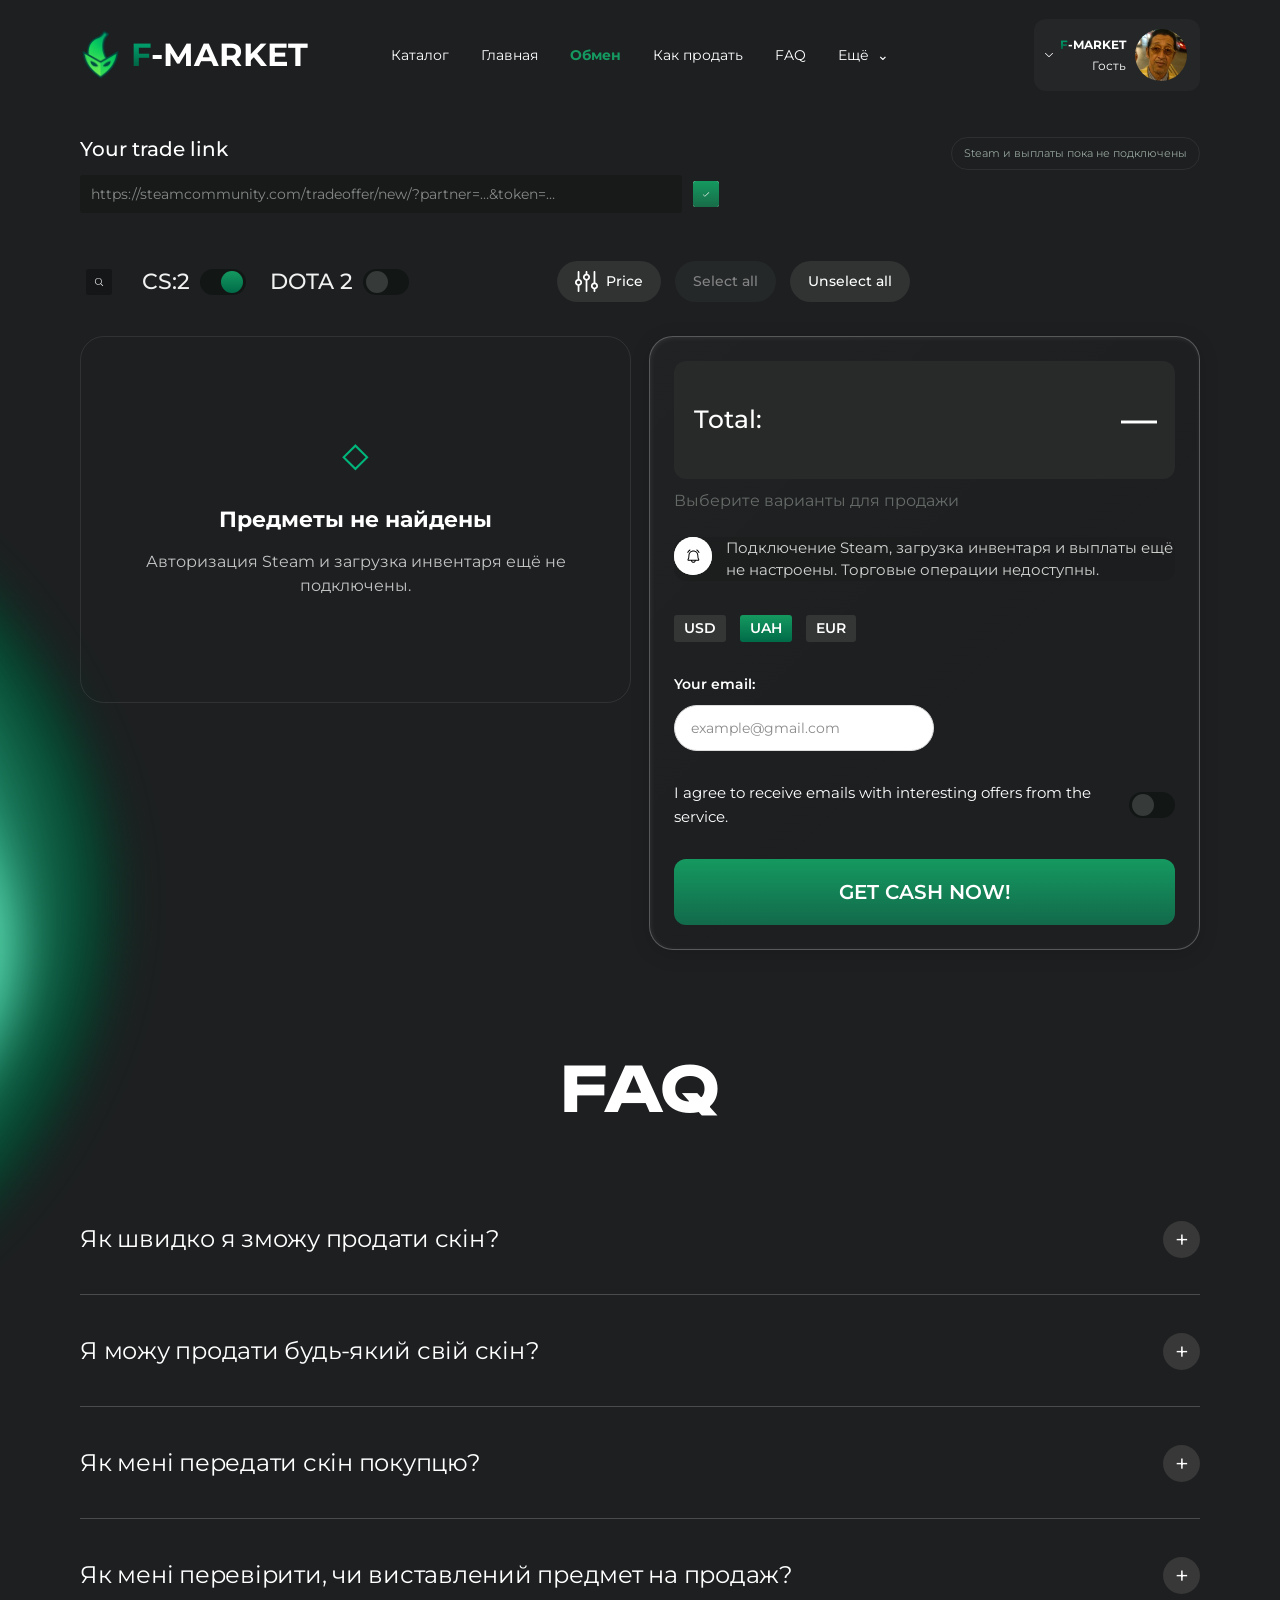
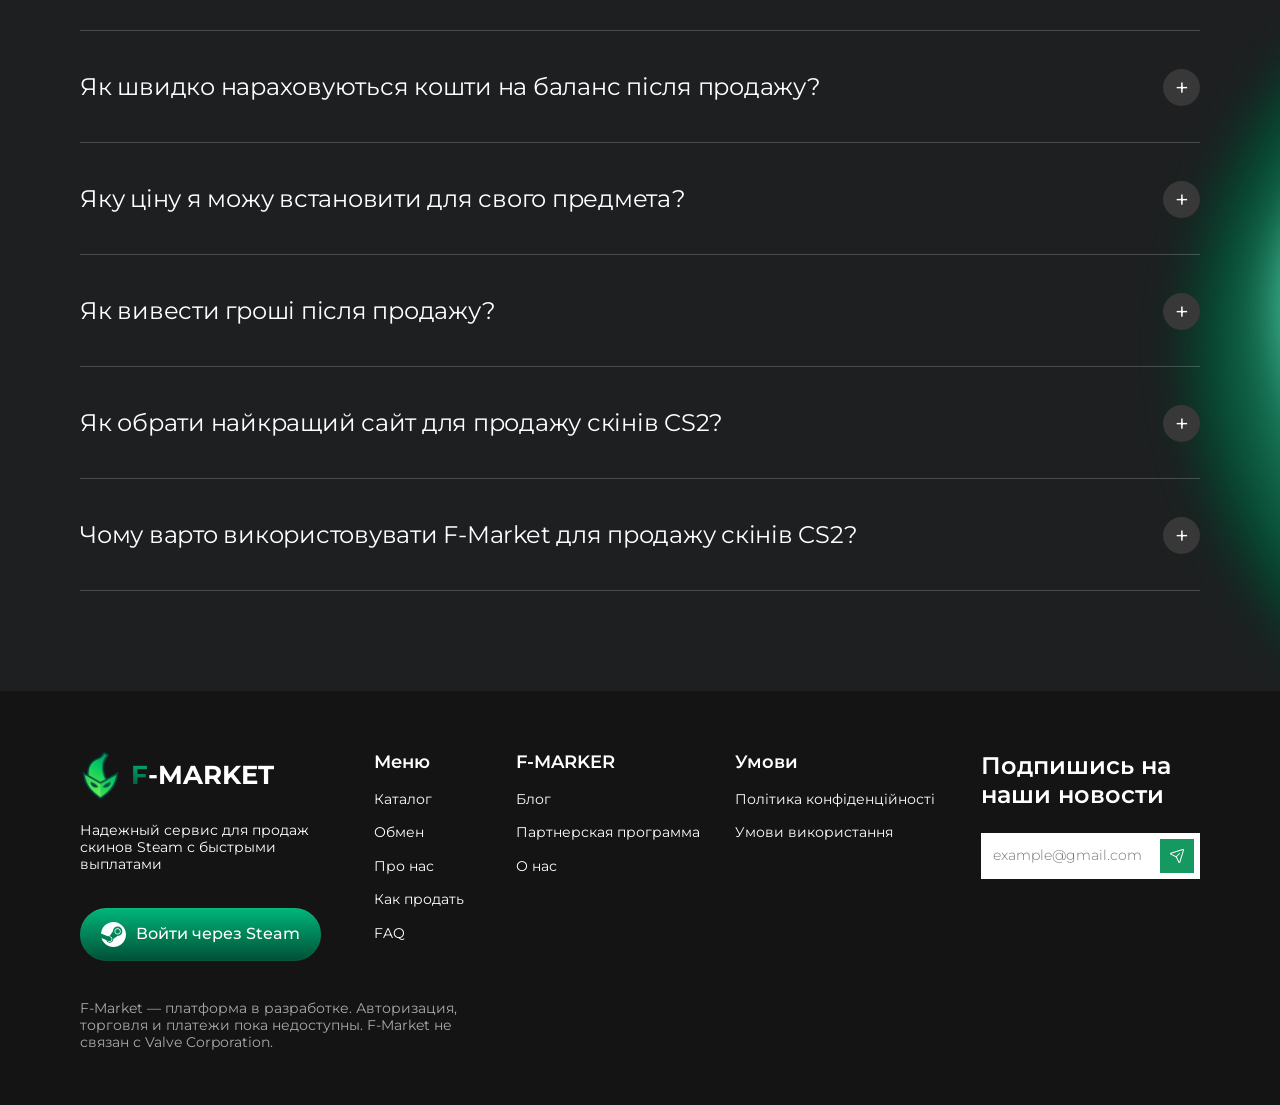
==== commit 71e0b370: "asssa" ====
--- a/change-page.html
+++ b/change-page.html
@@ -37,7 +37,7 @@
           </a>
           <nav class="nav" id="navigation" aria-label="Основная навигация">
             <div class="nav__intro"><span class="nav__eyebrow">F-MARKET / CS2</span><h2>Твои скины.<br><span>Твои возможности.</span></h2><p>Всё о продаже — в одном месте.</p></div>
-            <div class="nav__links"><a href="./index.html"><span class="nav__icon" aria-hidden="true">⌂</span><span>Главная<small>Знакомство с F-Market</small></span><span class="nav__arrow" aria-hidden="true">↗</span></a><a class="nav__active" aria-current="page" href="./change-page.html"><span class="nav__icon" aria-hidden="true">⇄</span><span>Обмен<small>Выбор предметов и расчёт</small></span><span class="nav__arrow" aria-hidden="true">↗</span></a><a href="./index.html#how"><span class="nav__icon" aria-hidden="true">≋</span><span>Как продать<small>Четыре простых шага</small></span><span class="nav__arrow" aria-hidden="true">↗</span></a><a href="#faq"><span class="nav__icon" aria-hidden="true">?</span><span>FAQ<small>Вопросы и ответы</small></span><span class="nav__arrow" aria-hidden="true">↗</span></a><details class="nav__future"><summary>Ещё <span aria-hidden="true">⌄</span></summary><div class="nav__future-list"><button type="button" data-info="Каталог" data-planned-route="market.html"><span>Каталог</span><small>Скоро</small></button><button type="button" data-info="Инвентарь" data-planned-route="inventory.html"><span>Инвентарь</span><small>Скоро</small></button><button type="button" data-info="Профиль" data-planned-route="profile.html"><span>Профиль</span><small>Скоро</small></button><button type="button" data-info="Баланс" data-planned-route="wallet.html"><span>Баланс</span><small>Скоро</small></button><button type="button" data-info="История сделок" data-planned-route="orders.html"><span>История сделок</span><small>Скоро</small></button><button type="button" data-info="Поддержка" data-planned-route="support.html"><span>Поддержка</span><small>Скоро</small></button></div></details></div>
+            <div class="nav__links"><a href="./market.html"><span class="nav__icon" aria-hidden="true">◈</span><span>Каталог<small>Найди свой следующий скин</small></span><span class="nav__arrow" aria-hidden="true">↗</span></a><a href="./index.html"><span class="nav__icon" aria-hidden="true">⌂</span><span>Главная<small>Знакомство с F-Market</small></span><span class="nav__arrow" aria-hidden="true">↗</span></a><a class="nav__active" aria-current="page" href="./change-page.html"><span class="nav__icon" aria-hidden="true">⇄</span><span>Обмен<small>Выбор предметов и расчёт</small></span><span class="nav__arrow" aria-hidden="true">↗</span></a><a href="./index.html#how"><span class="nav__icon" aria-hidden="true">≋</span><span>Как продать<small>Четыре простых шага</small></span><span class="nav__arrow" aria-hidden="true">↗</span></a><a href="#faq"><span class="nav__icon" aria-hidden="true">?</span><span>FAQ<small>Вопросы и ответы</small></span><span class="nav__arrow" aria-hidden="true">↗</span></a><details class="nav__future"><summary>Ещё <span aria-hidden="true">⌄</span></summary><div class="nav__future-list"><button type="button" data-info="Инвентарь" data-planned-route="inventory.html"><span>Инвентарь</span><small>Скоро</small></button><button type="button" data-info="Профиль" data-planned-route="profile.html"><span>Профиль</span><small>Скоро</small></button><button type="button" data-info="Баланс" data-planned-route="wallet.html"><span>Баланс</span><small>Скоро</small></button><button type="button" data-info="История сделок" data-planned-route="orders.html"><span>История сделок</span><small>Скоро</small></button><button type="button" data-info="Поддержка" data-planned-route="support.html"><span>Поддержка</span><small>Скоро</small></button></div></details></div>
             <div class="nav__bottom"><button class="button" data-auth><img src="./images/f2a6f.svg" width="24" height="24" alt="">Войти через Steam <span aria-hidden="true">↗</span></button><p>Подключение Steam пока недоступно</p></div>
           </nav>
           <div class="nav-backdrop" aria-hidden="true"></div>
@@ -352,6 +352,7 @@
             </div>
             <div class="footer__links">
               <h2>Меню</h2>
+              <a href="./market.html">Каталог</a>
               <a href="./change-page.html" aria-current="page">Обмен</a>
               <a href="./index.html#about">Про нас</a>
               <a href="./index.html#how">Как продать</a>
